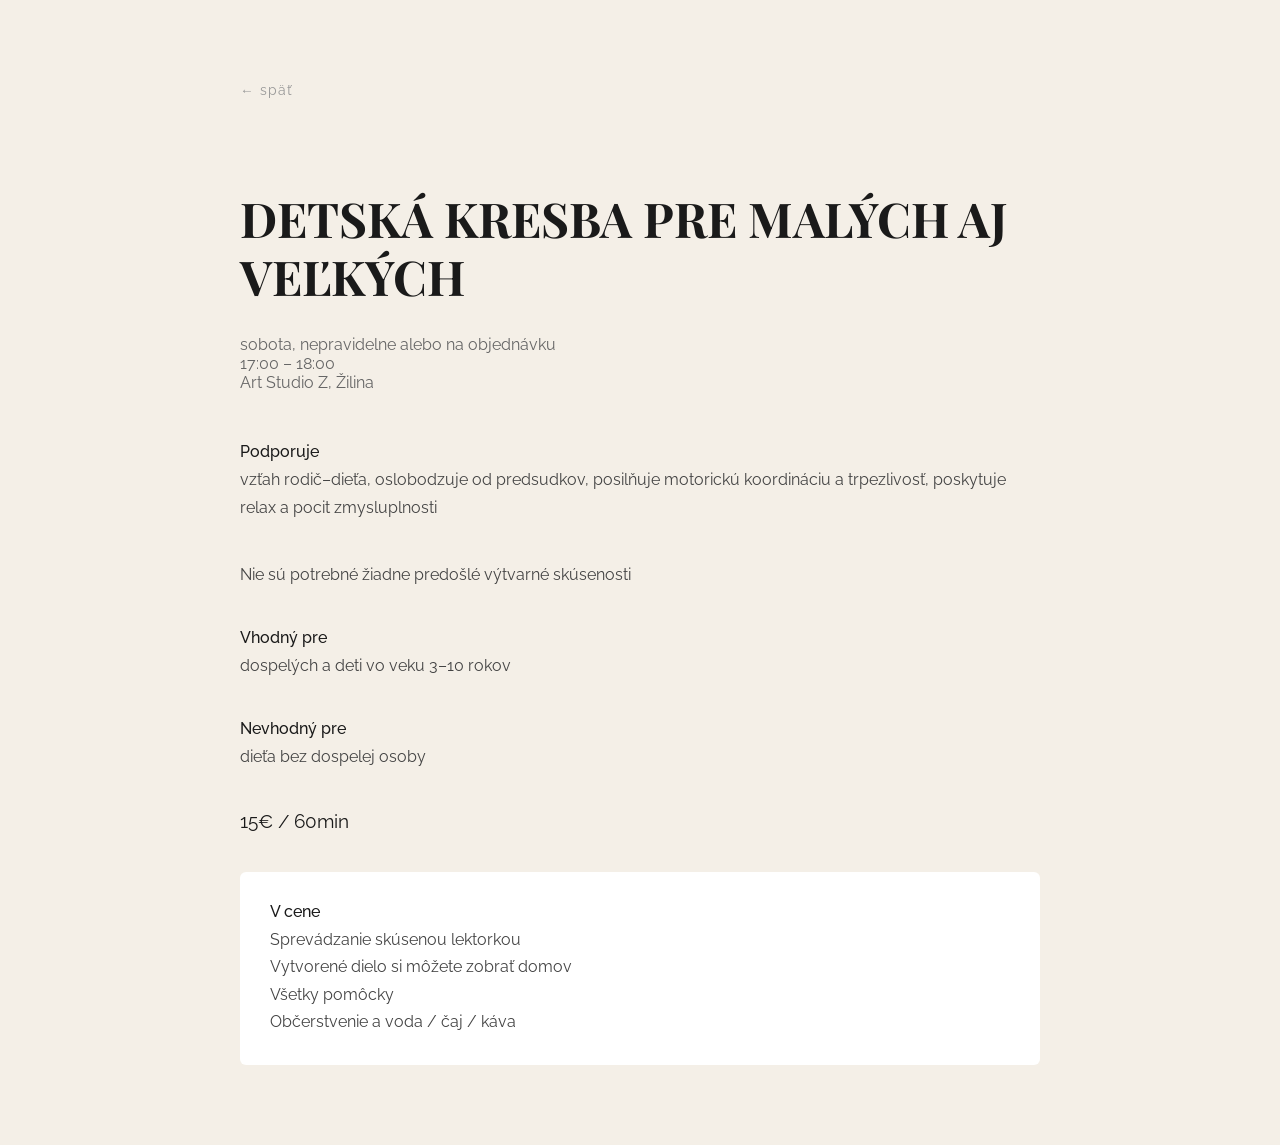
==== kurz-deti.html @ 796f20ae "update website" ====
<!DOCTYPE html>
<html lang="sk">
<head>
  <meta charset="UTF-8">
  <meta name="viewport" content="width=device-width, initial-scale=1.0">
  <title>Kurz</title>

  <link href="https://fonts.googleapis.com/css2?family=Raleway:wght@300;400;500&family=Playfair+Display:wght@500&display=swap" rel="stylesheet">

  <style>
  body {
    background: #f4efe7;
    font-family: 'Raleway', sans-serif;
    color: #1a1a1a;
    margin: 0;
    padding: 0;
  }

  .wrapper {
    max-width: 800px;
    margin: 0 auto;
    padding: 80px 25px;
  }

  .back {
    display: inline-block;
    margin-bottom: 60px;
    text-decoration: none;
    color: #999;
    font-size: 0.85rem;
    letter-spacing: 1px;
  }

  h1 {
    font-family: 'Playfair Display', serif;
    font-size: 3rem;
    line-height: 1.2;
    margin-bottom: 30px;
  }

  .meta {
    margin-bottom: 50px;
    color: #666;
    font-size: 1rem;
  }

  .section {
    margin-bottom: 40px;
  }

  .label {
    font-weight: 500;
    margin-bottom: 5px;
  }

  .text {
    color: #444;
    line-height: 1.7;
  }

  .highlight {
    font-size: 1.2rem;
    margin: 40px 0;
  }

  .box {
    background: #fff;
    padding: 30px;
    margin-top: 30px;
  }

  @media(max-width: 600px){
    h1 {
      font-size: 2.2rem;
    }

    .wrapper {
      padding: 60px 20px;
    }
  }
  .box {
  background: #fff;
  padding: 30px;
  margin-top: 30px;
  border-radius: 6px;
}
</style>
</head>

<body>

<div class="wrapper">

<a href="index.html#courses" class="back">← späť</a>

<h1>DETSKÁ KRESBA PRE MALÝCH AJ VEĽKÝCH</h1>

<div class="meta">
  sobota, nepravidelne alebo na objednávku<br>
  17:00 – 18:00<br>
  Art Studio Z, Žilina
</div>

<div class="section">
  <div class="label">Podporuje</div>
  <div class="text">
    vzťah rodič–dieťa, oslobodzuje od predsudkov, posilňuje motorickú koordináciu a trpezlivosť, poskytuje relax a pocit zmysluplnosti
  </div>
</div>

<div class="section text">
  Nie sú potrebné žiadne predošlé výtvarné skúsenosti
</div>

<div class="section">
  <div class="label">Vhodný pre</div>
  <div class="text">
    dospelých a deti vo veku 3–10 rokov
  </div>
</div>

<div class="section">
  <div class="label">Nevhodný pre</div>
  <div class="text">
    dieťa bez dospelej osoby
  </div>
</div>

<div class="highlight">
  15€ / 60min
</div>

<div class="box">
  <div class="label">V cene</div>
  <div class="text">
    Sprevádzanie skúsenou lektorkou<br>
    Vytvorené dielo si môžete zobrať domov<br>
    Všetky pomôcky<br>
    Občerstvenie a voda / čaj / káva
  </div>
</div>

</div>

</body>
</html>
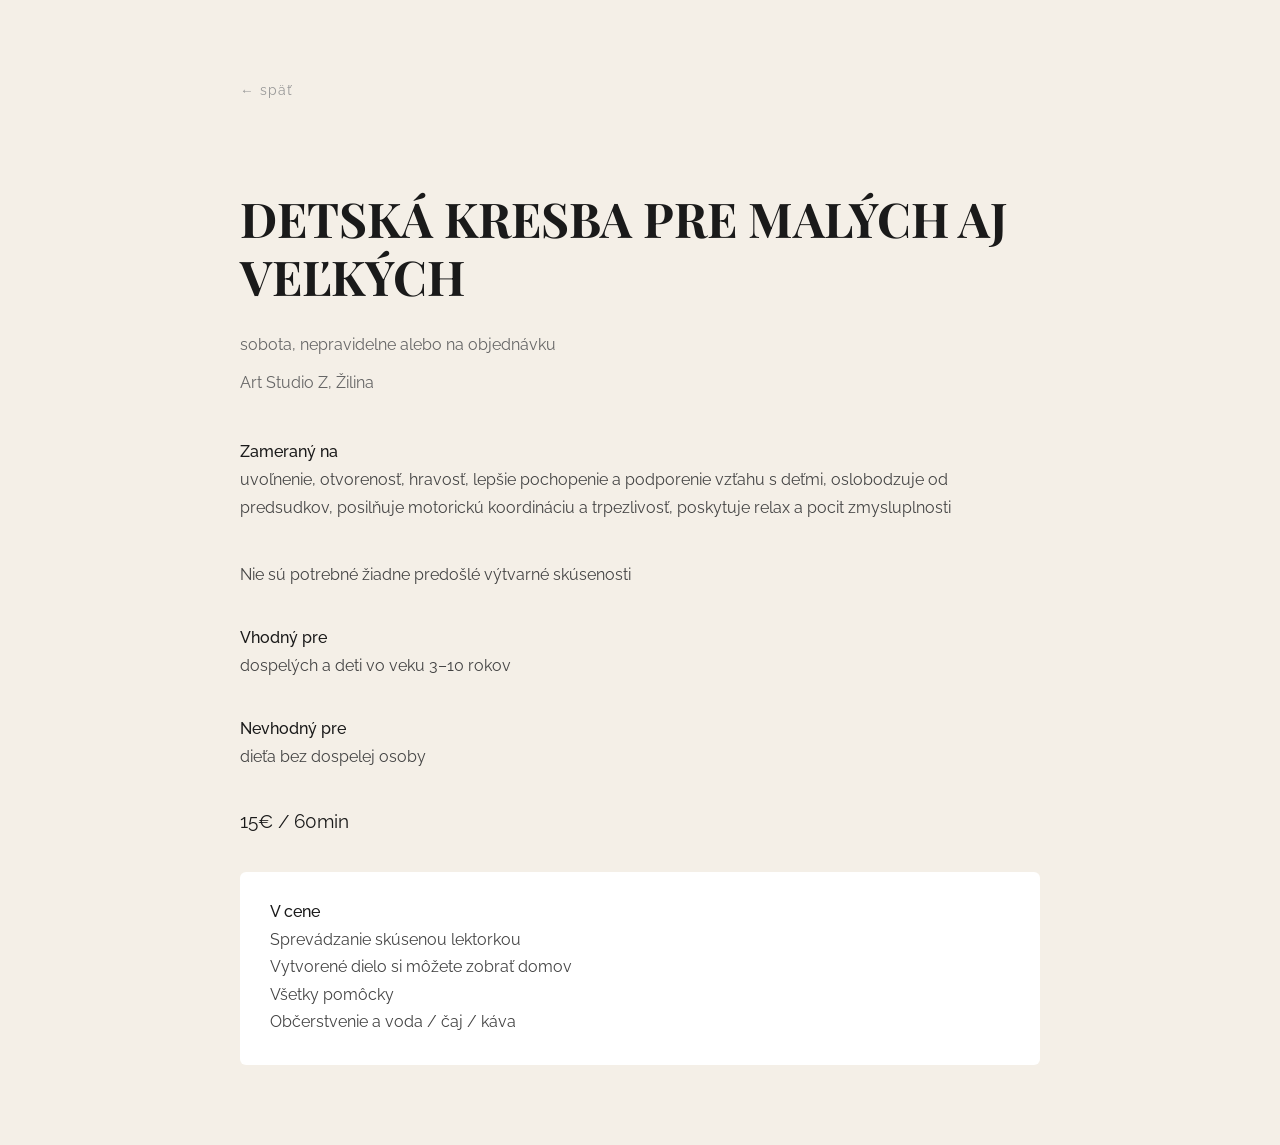
==== commit a44d1355: "update gallery layout + panoramas" ====
--- a/kurz-deti.html
+++ b/kurz-deti.html
@@ -97,14 +97,14 @@
 
 <div class="meta">
   sobota, nepravidelne alebo na objednávku<br>
-  17:00 – 18:00<br>
+  <br>
   Art Studio Z, Žilina
 </div>
 
 <div class="section">
-  <div class="label">Podporuje</div>
+  <div class="label">Zameraný na</div>
   <div class="text">
-    vzťah rodič–dieťa, oslobodzuje od predsudkov, posilňuje motorickú koordináciu a trpezlivosť, poskytuje relax a pocit zmysluplnosti
+    uvoľnenie, otvorenosť, hravosť, lepšie pochopenie a podporenie vzťahu s deťmi, oslobodzuje od predsudkov, posilňuje motorickú koordináciu a trpezlivosť, poskytuje relax a pocit zmysluplnosti
   </div>
 </div>
 
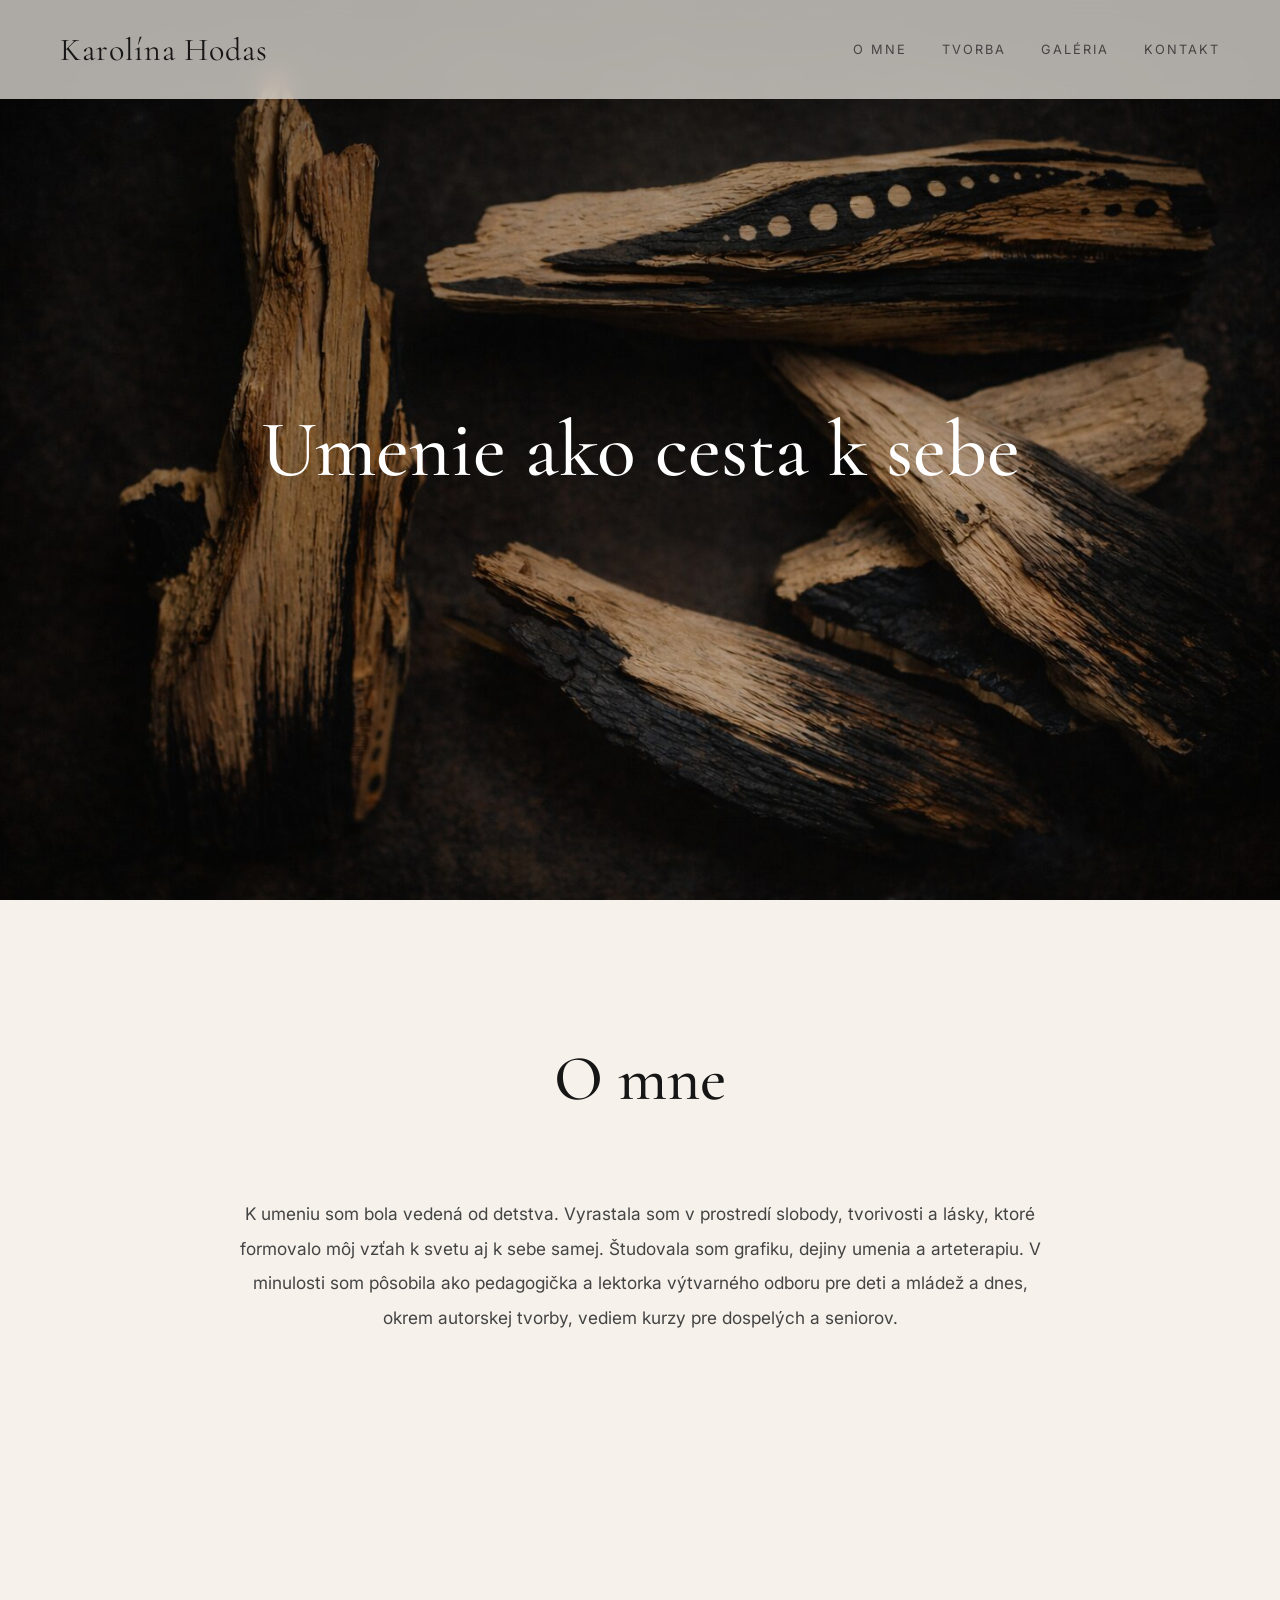
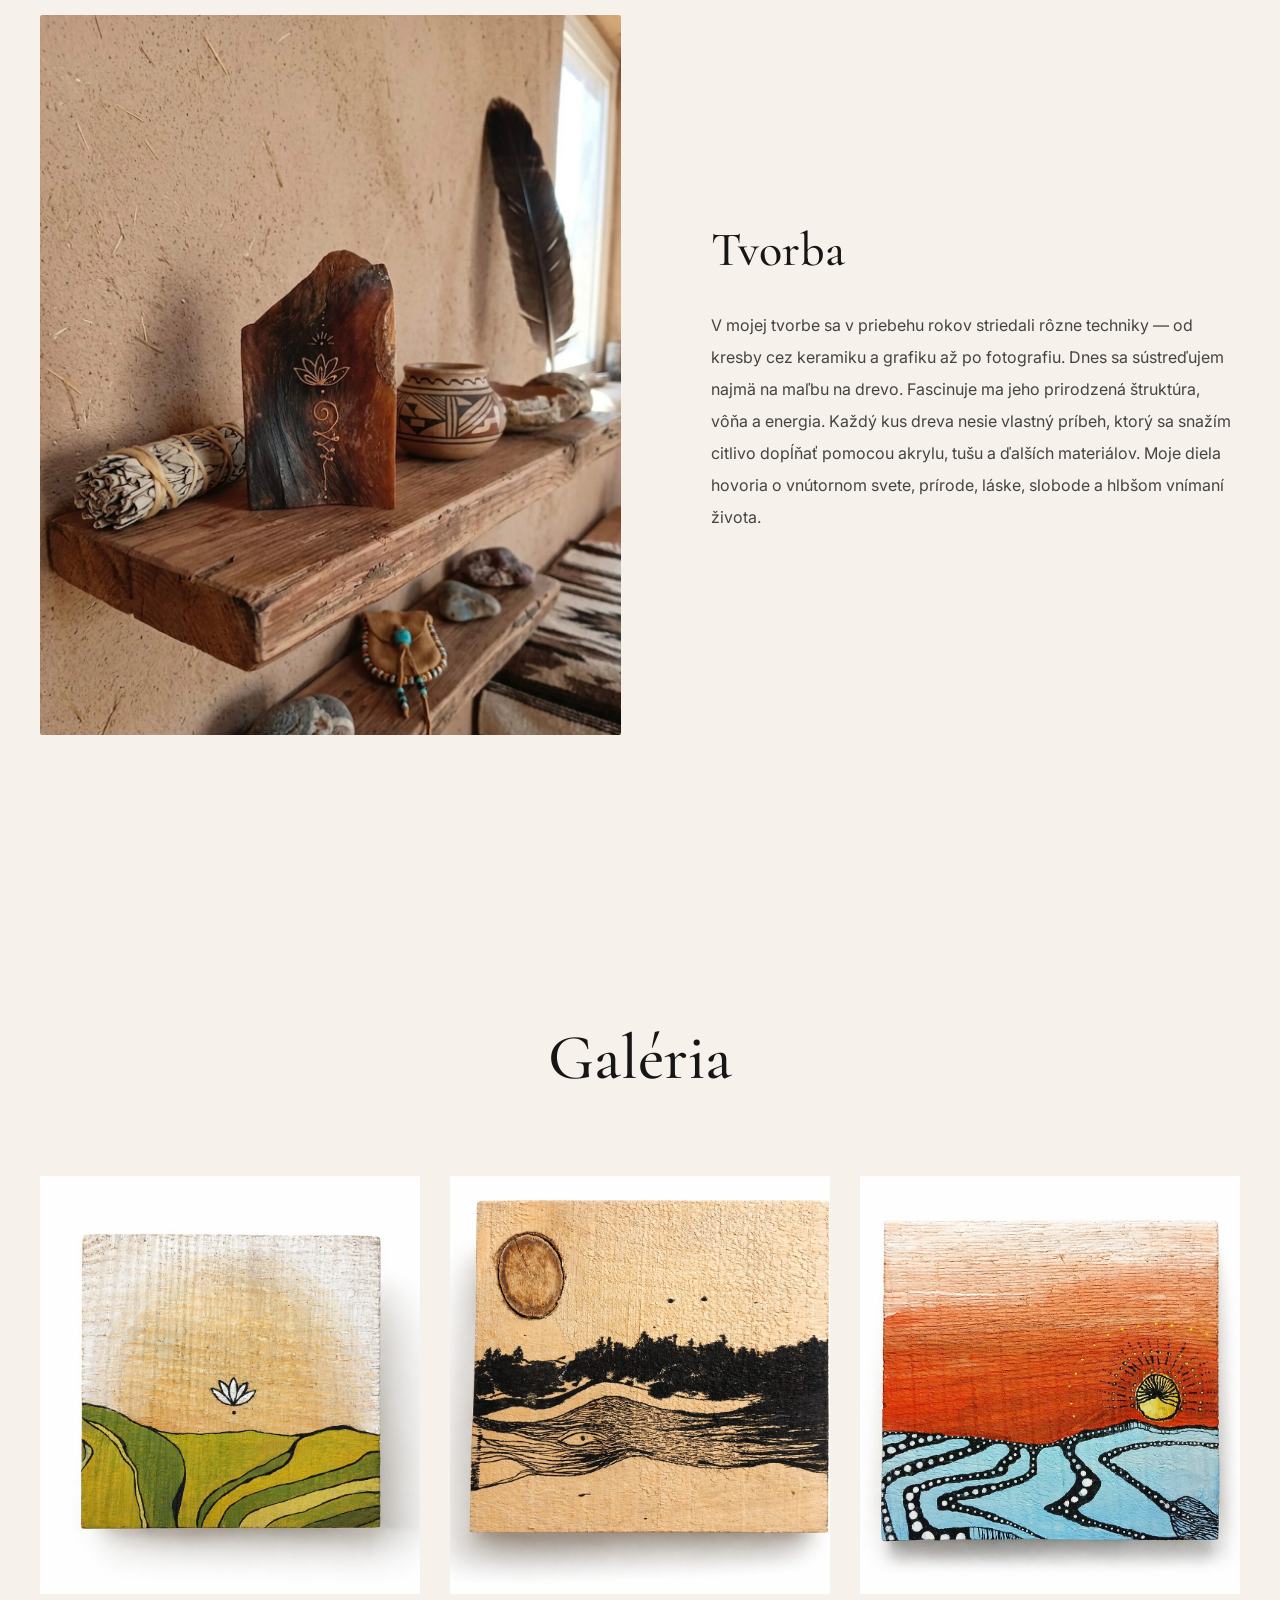
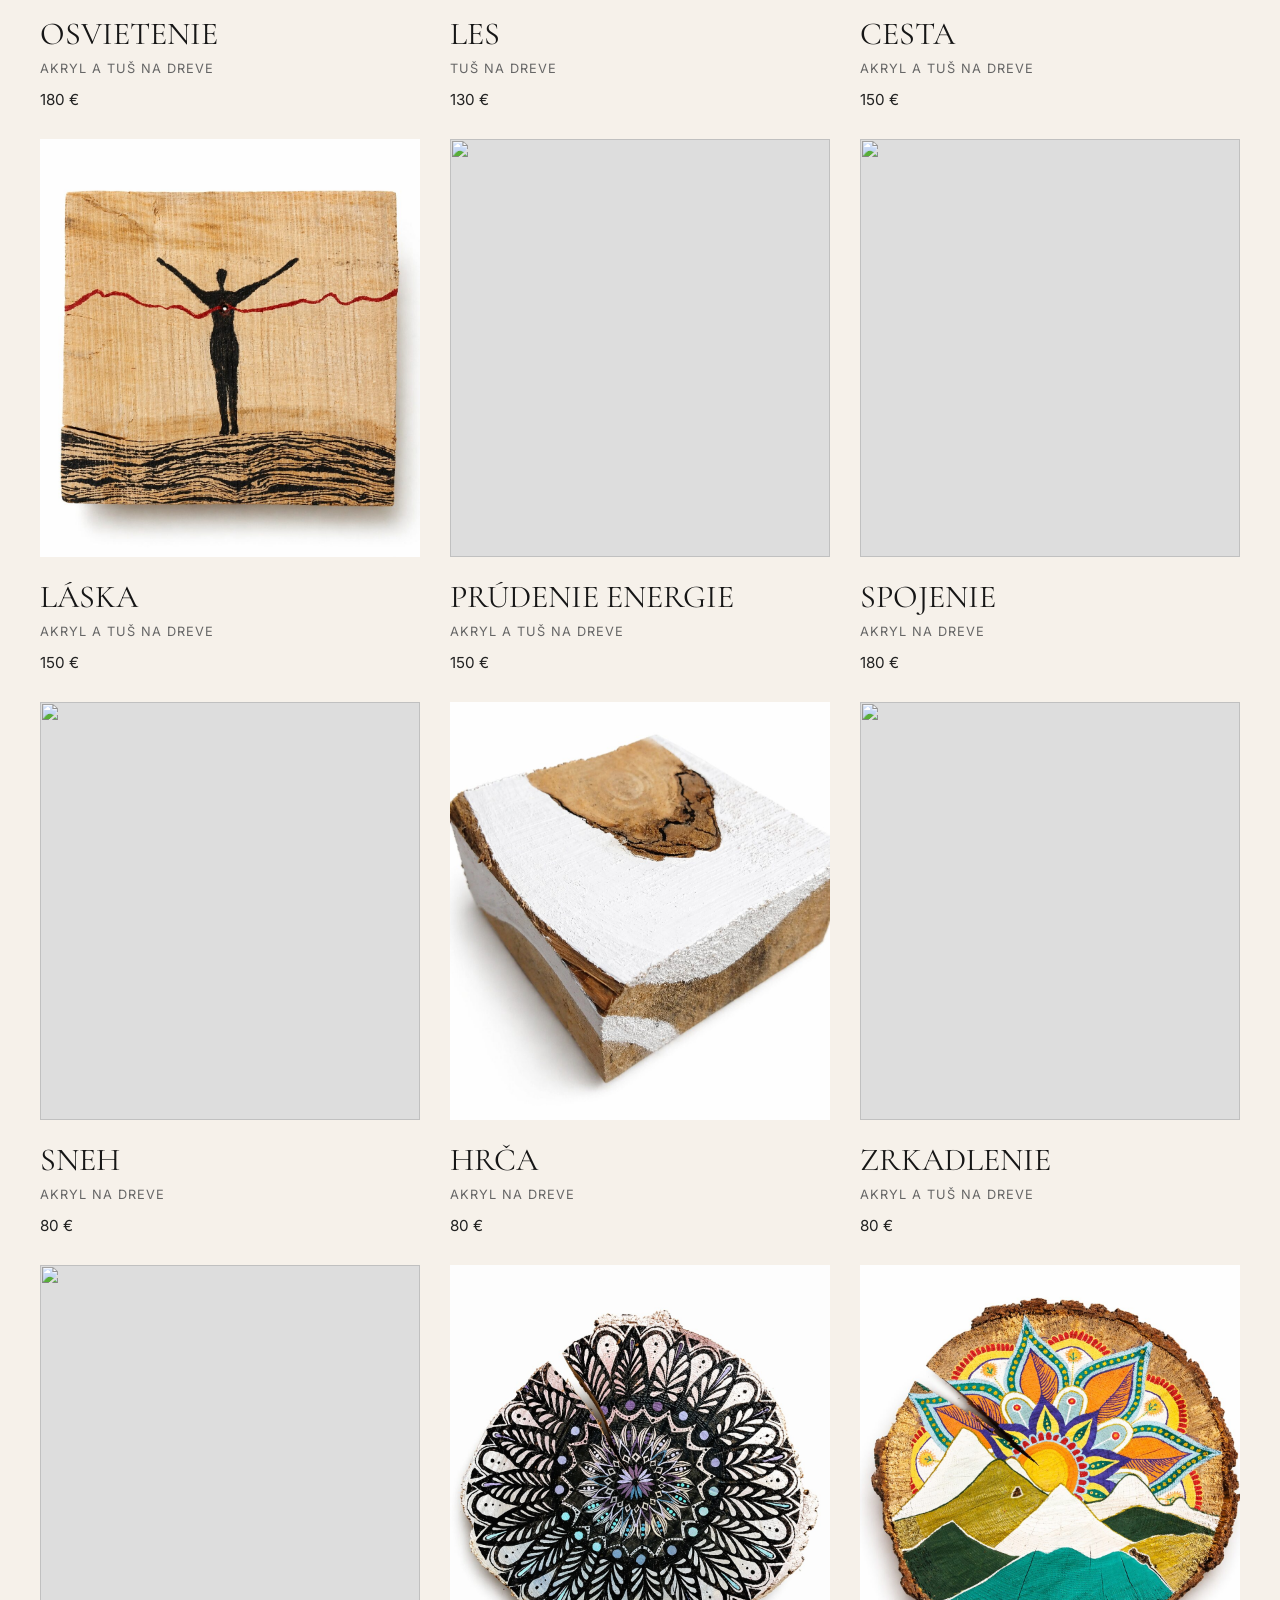
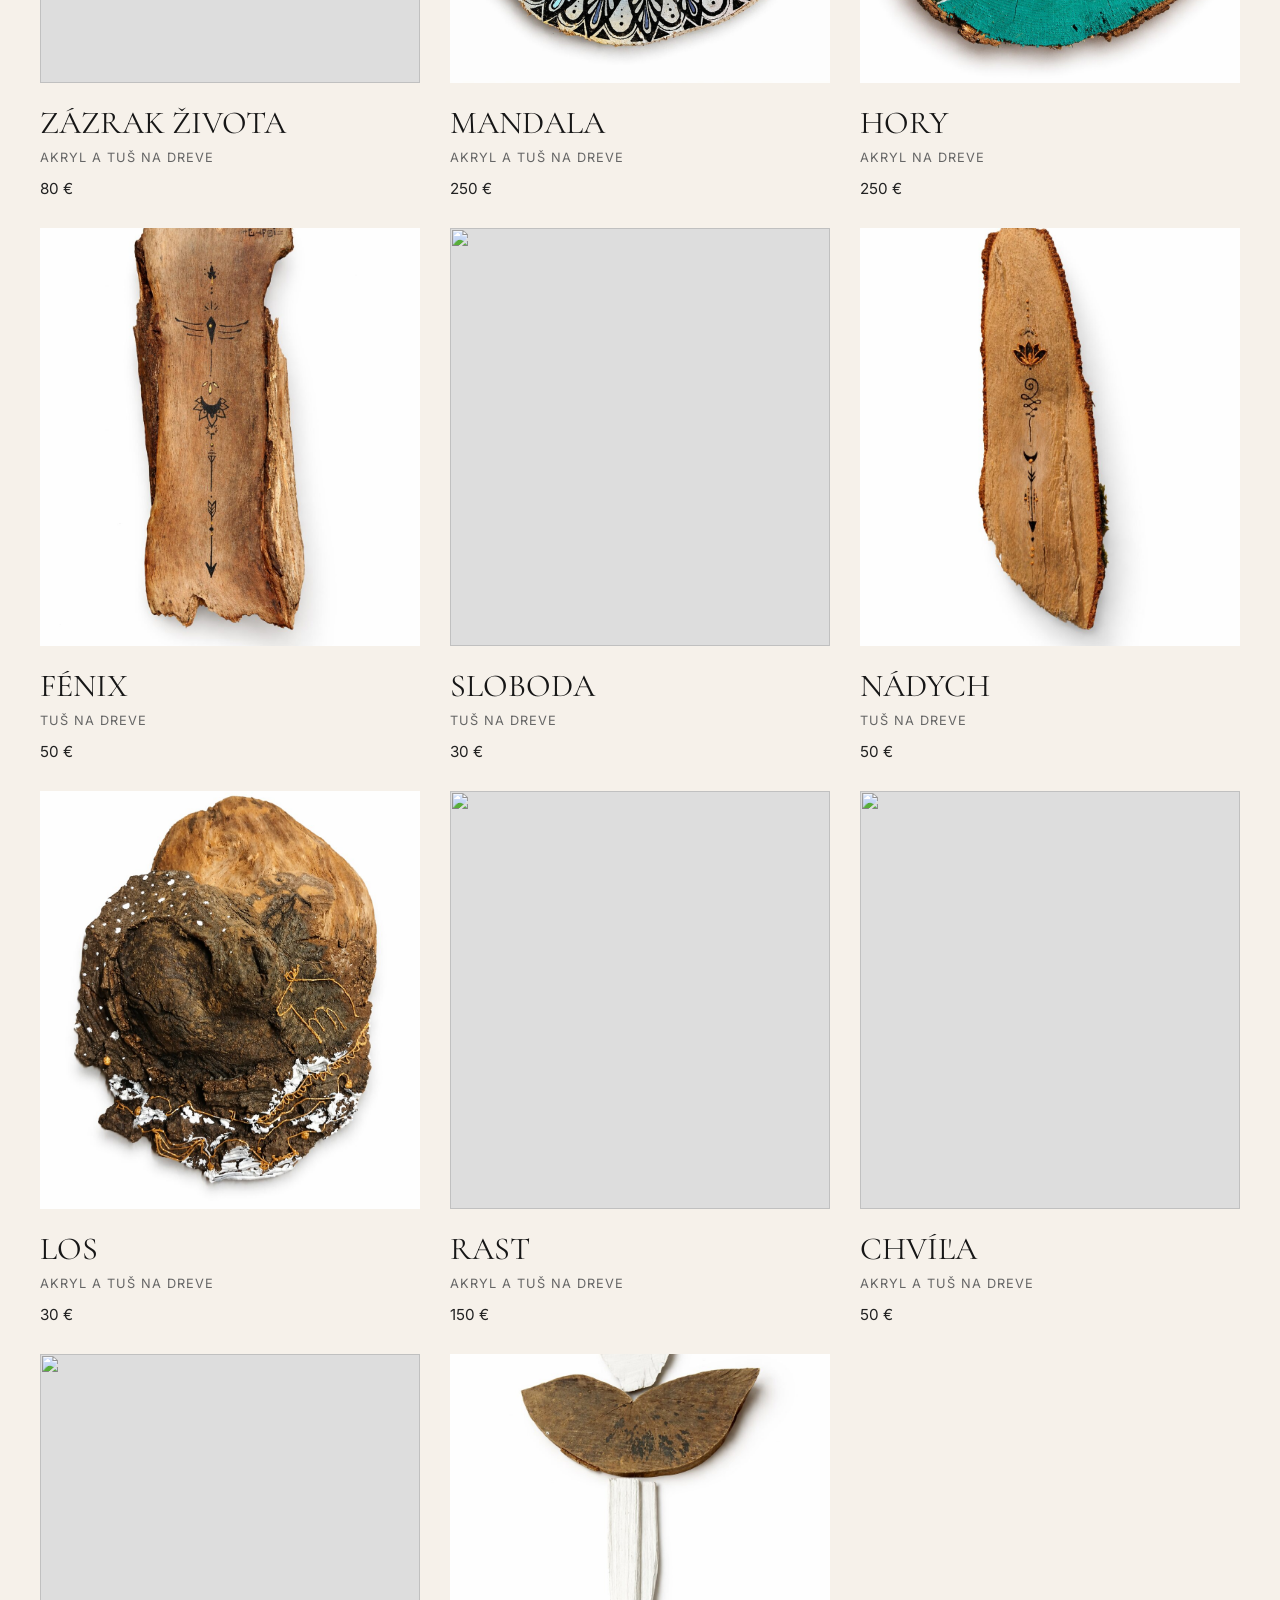
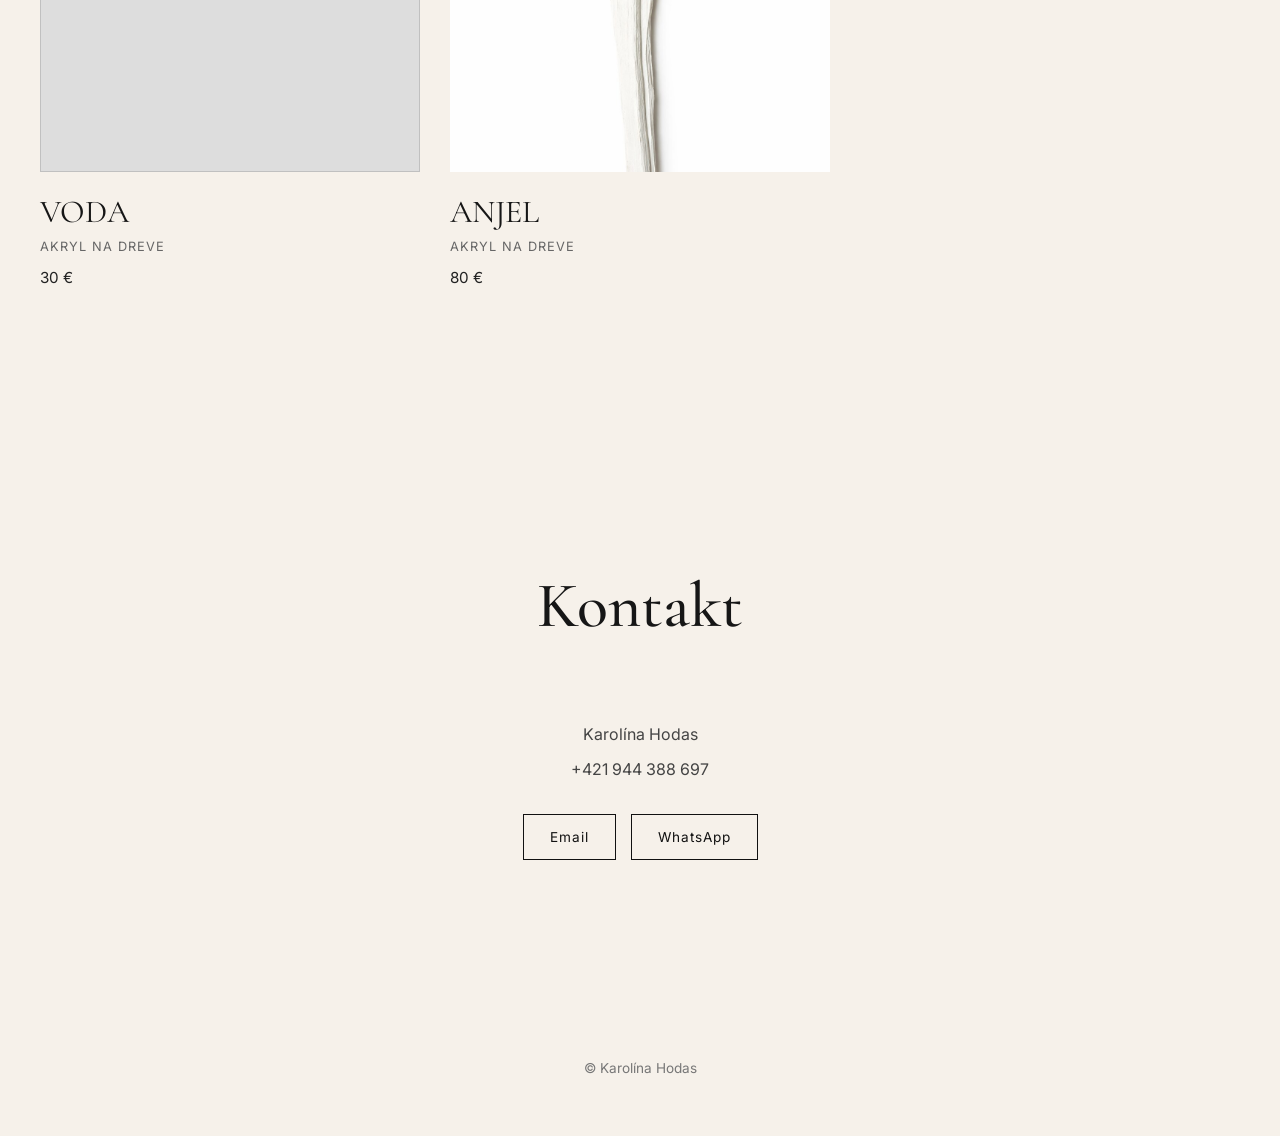
==== commit e662ef10: "fresh website" ====
--- a/kurz-deti.html
+++ b/kurz-deti.html
@@ -1,146 +1,988 @@
 <!DOCTYPE html>
 <html lang="sk">
 <head>
-  <meta charset="UTF-8">
-  <meta name="viewport" content="width=device-width, initial-scale=1.0">
-  <title>Kurz</title>
-
-  <link href="https://fonts.googleapis.com/css2?family=Raleway:wght@300;400;500&family=Playfair+Display:wght@500&display=swap" rel="stylesheet">
-
-  <style>
-  body {
-    background: #f4efe7;
-    font-family: 'Raleway', sans-serif;
-    color: #1a1a1a;
-    margin: 0;
-    padding: 0;
-  }
-
-  .wrapper {
-    max-width: 800px;
-    margin: 0 auto;
-    padding: 80px 25px;
-  }
-
-  .back {
-    display: inline-block;
-    margin-bottom: 60px;
-    text-decoration: none;
-    color: #999;
-    font-size: 0.85rem;
-    letter-spacing: 1px;
-  }
-
-  h1 {
-    font-family: 'Playfair Display', serif;
-    font-size: 3rem;
-    line-height: 1.2;
-    margin-bottom: 30px;
-  }
-
-  .meta {
-    margin-bottom: 50px;
-    color: #666;
-    font-size: 1rem;
-  }
-
-  .section {
-    margin-bottom: 40px;
-  }
-
-  .label {
-    font-weight: 500;
-    margin-bottom: 5px;
-  }
-
-  .text {
-    color: #444;
-    line-height: 1.7;
-  }
-
-  .highlight {
-    font-size: 1.2rem;
-    margin: 40px 0;
-  }
-
-  .box {
-    background: #fff;
-    padding: 30px;
-    margin-top: 30px;
-  }
-
-  @media(max-width: 600px){
-    h1 {
-      font-size: 2.2rem;
-    }
-
-    .wrapper {
-      padding: 60px 20px;
-    }
-  }
-  .box {
-  background: #fff;
-  padding: 30px;
-  margin-top: 30px;
-  border-radius: 6px;
-}
+<meta charset="UTF-8" />
+<meta name="viewport" content="width=device-width, initial-scale=1.0"/>
+
+<title>Karolína Hodas</title>
+
+<link href="https://fonts.googleapis.com/css2?family=Inter:wght@300;400;500;600&family=Cormorant+Garamond:wght@400;500;600&display=swap" rel="stylesheet">
+
+<style>
+
+*{
+  margin:0;
+  padding:0;
+  box-sizing:border-box;
+}
+
+html{
+  scroll-behavior:smooth;
+}
+
+body{
+  background:#f6f1ea;
+  color:#161616;
+  font-family:'Inter',sans-serif;
+  overflow-x:hidden;
+}
+
+/* =========================
+NAVBAR
+========================= */
+
+.navbar{
+  position:fixed;
+  top:0;
+  left:0;
+  width:100%;
+  z-index:999;
+  padding:30px 60px;
+  display:flex;
+  justify-content:space-between;
+  align-items:center;
+  transition:0.4s ease;
+  backdrop-filter:blur(12px);
+  background:rgba(246,241,234,0.7);
+}
+
+.navbar.scrolled{
+  padding:20px 60px;
+  background:rgba(246,241,234,0.92);
+}
+
+.logo{
+  font-family:'Cormorant Garamond',serif;
+  font-size:2rem;
+  letter-spacing:1px;
+}
+
+.nav-links{
+  display:flex;
+  gap:35px;
+}
+
+.nav-links a{
+  text-decoration:none;
+  color:#222;
+  font-size:0.8rem;
+  letter-spacing:2px;
+  text-transform:uppercase;
+  opacity:0.75;
+  transition:0.3s;
+}
+
+.nav-links a:hover{
+  opacity:1;
+}
+
+/* =========================
+HERO
+========================= */
+
+.hero{
+  height:100vh;
+  position:relative;
+  overflow:hidden;
+}
+
+.hero::after{
+  content:"";
+  position:absolute;
+  inset:0;
+  background:rgba(0,0,0,0.22);
+}
+
+.hero img{
+  width:100%;
+  height:100%;
+  object-fit:cover;
+}
+
+.hero-content{
+  position:absolute;
+  inset:0;
+  z-index:2;
+  display:flex;
+  align-items:center;
+  justify-content:center;
+  text-align:center;
+  padding:20px;
+}
+
+.hero-content h1{
+  color:white;
+  font-family:'Cormorant Garamond',serif;
+  font-size:5rem;
+  font-weight:500;
+  max-width:900px;
+  line-height:1.05;
+}
+
+/* =========================
+SECTIONS
+========================= */
+
+.section{
+  padding:140px 40px;
+}
+
+.container{
+  max-width:1300px;
+  margin:auto;
+}
+
+.section-title{
+  font-family:'Cormorant Garamond',serif;
+  font-size:4rem;
+  margin-bottom:80px;
+  font-weight:500;
+  text-align:center;
+}
+
+/* =========================
+ABOUT
+========================= */
+
+.about{
+  max-width:820px;
+  margin:auto;
+  text-align:center;
+}
+
+.about p{
+  font-size:1.08rem;
+  line-height:2;
+  color:#444;
+}
+
+/* =========================
+WORK
+========================= */
+
+.work-grid{
+  display:grid;
+  grid-template-columns:1.1fr 1fr;
+  gap:90px;
+  align-items:center;
+}
+
+.work-grid img{
+  width:100%;
+  border-radius:2px;
+}
+
+.work-text h3{
+  font-family:'Cormorant Garamond',serif;
+  font-size:3rem;
+  margin-bottom:30px;
+  font-weight:500;
+}
+
+.work-text p{
+  line-height:2;
+  color:#444;
+}
+
+/* =========================
+GALLERY
+========================= */
+
+.gallery-grid{
+  display:grid;
+  grid-template-columns:repeat(3,1fr);
+  gap:30px;
+}
+
+.art-card{
+  cursor:pointer;
+  transition:0.4s ease;
+}
+
+.art-card:hover{
+  transform:translateY(-8px);
+}
+
+.art-image{
+  aspect-ratio:1/1.1;
+  overflow:hidden;
+  background:#ddd;
+}
+
+.art-image img{
+  width:100%;
+  height:100%;
+  object-fit:cover;
+  transition:0.7s ease;
+}
+
+.art-card:hover img{
+  transform:scale(1.04);
+}
+
+.art-info{
+  padding-top:20px;
+}
+
+.art-title{
+  font-family:'Cormorant Garamond',serif;
+  font-size:2rem;
+  margin-bottom:8px;
+}
+
+.art-medium{
+  font-size:0.8rem;
+  letter-spacing:1px;
+  text-transform:uppercase;
+  color:#666;
+}
+
+.art-price{
+  margin-top:14px;
+  font-size:0.95rem;
+  color:#222;
+}
+
+/* =========================
+MODAL
+========================= */
+
+.modal{
+  position:fixed;
+  inset:0;
+  background:rgba(0,0,0,0.92);
+  z-index:5000;
+  display:none;
+  align-items:center;
+  justify-content:center;
+  padding:40px;
+}
+
+.modal.active{
+  display:flex;
+}
+
+.modal-content{
+  width:100%;
+  max-width:1400px;
+  display:grid;
+  grid-template-columns:1.2fr 0.8fr;
+  gap:60px;
+  align-items:center;
+}
+
+.modal-gallery img{
+  width:100%;
+  max-height:72vh;
+  object-fit:contain;
+}
+
+.thumbnail-row{
+  display:flex;
+  gap:12px;
+  margin-top:18px;
+}
+
+.thumbnail-row img{
+  width:90px;
+  height:90px;
+  object-fit:cover;
+  cursor:pointer;
+  opacity:0.5;
+  transition:0.3s;
+}
+
+.thumbnail-row img:hover{
+  opacity:1;
+}
+
+.modal-info{
+  color:white;
+}
+
+.modal-info h2{
+  font-family:'Cormorant Garamond',serif;
+  font-size:4rem;
+  margin-bottom:20px;
+  font-weight:500;
+}
+
+.modal-medium{
+  text-transform:uppercase;
+  letter-spacing:2px;
+  opacity:0.7;
+  font-size:0.8rem;
+  margin-bottom:25px;
+}
+
+.modal-price{
+  font-size:1.2rem;
+  margin-bottom:35px;
+}
+
+.modal-desc{
+  line-height:2;
+  opacity:0.85;
+  max-width:450px;
+}
+
+.close-modal{
+  position:absolute;
+  top:30px;
+  right:40px;
+  color:white;
+  font-size:3rem;
+  cursor:pointer;
+  font-weight:200;
+}
+
+/* =========================
+CONTACT
+========================= */
+
+.contact{
+  text-align:center;
+}
+
+.contact p{
+  margin-bottom:15px;
+  color:#444;
+}
+
+.contact-buttons{
+  margin-top:35px;
+  display:flex;
+  justify-content:center;
+  gap:15px;
+  flex-wrap:wrap;
+}
+
+.btn{
+  padding:14px 26px;
+  border:1px solid #111;
+  text-decoration:none;
+  color:#111;
+  transition:0.3s;
+  font-size:0.85rem;
+  letter-spacing:1px;
+}
+
+.btn:hover{
+  background:#111;
+  color:white;
+}
+
+/* =========================
+FOOTER
+========================= */
+
+footer{
+  padding:60px 20px;
+  text-align:center;
+  color:#777;
+  font-size:0.85rem;
+}
+
+/* =========================
+RESPONSIVE
+========================= */
+
+@media(max-width:1000px){
+
+  .gallery-grid{
+    grid-template-columns:repeat(2,1fr);
+  }
+
+  .work-grid{
+    grid-template-columns:1fr;
+  }
+
+  .modal-content{
+    grid-template-columns:1fr;
+  }
+
+}
+
+@media(max-width:700px){
+
+  .navbar{
+    padding:20px;
+  }
+
+  .nav-links{
+    display:none;
+  }
+
+  .hero-content h1{
+    font-size:2.8rem;
+  }
+
+  .section{
+    padding:90px 20px;
+  }
+
+  .section-title{
+    font-size:3rem;
+    margin-bottom:50px;
+  }
+
+  .gallery-grid{
+    grid-template-columns:1fr;
+  }
+
+  .modal{
+    padding:20px;
+    overflow-y:auto;
+  }
+
+  .modal-info h2{
+    font-size:2.8rem;
+  }
+
+  .thumbnail-row img{
+    width:70px;
+    height:70px;
+  }
+
+}
+
+.fade-up{
+  opacity:0;
+  transform:translateY(40px);
+  transition:1s ease;
+}
+
+.fade-up.show{
+  opacity:1;
+  transform:translateY(0);
+}
+
 </style>
 </head>
 
 <body>
 
-<div class="wrapper">
-
-<a href="index.html#courses" class="back">← späť</a>
-
-<h1>DETSKÁ KRESBA PRE MALÝCH AJ VEĽKÝCH</h1>
-
-<div class="meta">
-  sobota, nepravidelne alebo na objednávku<br>
-  <br>
-  Art Studio Z, Žilina
-</div>
-
-<div class="section">
-  <div class="label">Zameraný na</div>
-  <div class="text">
-    uvoľnenie, otvorenosť, hravosť, lepšie pochopenie a podporenie vzťahu s deťmi, oslobodzuje od predsudkov, posilňuje motorickú koordináciu a trpezlivosť, poskytuje relax a pocit zmysluplnosti
-  </div>
-</div>
-
-<div class="section text">
-  Nie sú potrebné žiadne predošlé výtvarné skúsenosti
-</div>
-
-<div class="section">
-  <div class="label">Vhodný pre</div>
-  <div class="text">
-    dospelých a deti vo veku 3–10 rokov
-  </div>
-</div>
-
-<div class="section">
-  <div class="label">Nevhodný pre</div>
-  <div class="text">
-    dieťa bez dospelej osoby
-  </div>
-</div>
-
-<div class="highlight">
-  15€ / 60min
-</div>
-
-<div class="box">
-  <div class="label">V cene</div>
-  <div class="text">
-    Sprevádzanie skúsenou lektorkou<br>
-    Vytvorené dielo si môžete zobrať domov<br>
-    Všetky pomôcky<br>
-    Občerstvenie a voda / čaj / káva
-  </div>
-</div>
-
-</div>
+<!-- =========================
+NAVBAR
+========================= -->
+
+<header class="navbar" id="navbar">
+
+<div class="logo">Karolína Hodas</div>
+
+<nav class="nav-links">
+<a href="#about">O mne</a>
+<a href="#work">Tvorba</a>
+<a href="#gallery">Galéria</a>
+<a href="#contact">Kontakt</a>
+</nav>
+
+</header>
+
+<!-- =========================
+HERO
+========================= -->
+
+<section class="hero">
+
+<img src="images/hero.jpg" alt="">
+
+<div class="hero-content">
+<h1 class="fade-up">
+Umenie ako cesta k sebe
+</h1>
+</div>
+
+</section>
+
+<!-- =========================
+ABOUT
+========================= -->
+
+<section id="about" class="section">
+
+<div class="container">
+
+<h2 class="section-title fade-up">O mne</h2>
+
+<div class="about fade-up">
+
+<p>
+K umeniu som bola vedená od detstva. Vyrastala som v prostredí slobody,
+tvorivosti a lásky, ktoré formovalo môj vzťah k svetu aj k sebe samej.
+Študovala som grafiku, dejiny umenia a arteterapiu. V minulosti som pôsobila
+ako pedagogička a lektorka výtvarného odboru pre deti a mládež a dnes,
+okrem autorskej tvorby, vediem kurzy pre dospelých a seniorov.
+</p>
+
+</div>
+
+</div>
+
+</section>
+
+<!-- =========================
+WORK
+========================= -->
+
+<section id="work" class="section">
+
+<div class="container">
+
+<div class="work-grid">
+
+<div class="fade-up">
+<img src="images/art-feature.jpg" alt="">
+</div>
+
+<div class="work-text fade-up">
+
+<h3>
+Tvorba
+</h3>
+
+<p>
+V mojej tvorbe sa v priebehu rokov striedali rôzne techniky —
+od kresby cez keramiku a grafiku až po fotografiu.
+Dnes sa sústreďujem najmä na maľbu na drevo.
+Fascinuje ma jeho prirodzená štruktúra, vôňa a energia.
+Každý kus dreva nesie vlastný príbeh, ktorý sa snažím citlivo dopĺňať
+pomocou akrylu, tušu a ďalších materiálov.
+Moje diela hovoria o vnútornom svete, prírode,
+láske, slobode a hlbšom vnímaní života.
+</p>
+
+</div>
+
+</div>
+
+</div>
+
+</section>
+
+<!-- =========================
+GALLERY
+========================= -->
+
+<section id="gallery" class="section">
+
+<div class="container">
+
+<h2 class="section-title fade-up">Galéria</h2>
+
+<div class="gallery-grid" id="galleryGrid"></div>
+
+</div>
+
+</section>
+
+<!-- =========================
+CONTACT
+========================= -->
+
+<section id="contact" class="section">
+
+<div class="container contact fade-up">
+
+<h2 class="section-title">Kontakt</h2>
+
+<p>Karolína Hodas</p>
+<p>+421 944 388 697</p>
+
+<div class="contact-buttons">
+
+<a href="mailto:karolina@email.com" class="btn">
+Email
+</a>
+
+<a href="https://wa.me/41783263556" class="btn">
+WhatsApp
+</a>
+
+</div>
+
+</div>
+
+</section>
+
+<footer>
+© Karolína Hodas
+</footer>
+
+<!-- =========================
+MODAL
+========================= -->
+
+<div class="modal" id="modal">
+
+<div class="close-modal" id="closeModal">
+×
+</div>
+
+<div class="modal-content">
+
+<div class="modal-gallery">
+
+<img id="modalMainImage" src="" alt="">
+
+<div class="thumbnail-row" id="thumbnailRow"></div>
+
+</div>
+
+<div class="modal-info">
+
+<h2 id="modalTitle"></h2>
+
+<div class="modal-medium" id="modalMedium"></div>
+
+<div class="modal-price" id="modalPrice"></div>
+
+<div class="modal-desc" id="modalDesc">
+Každé dielo vzniká intuitívne ako spojenie prírodného materiálu,
+vnútorného prežívania a spontánneho tvorivého procesu.
+</div>
+
+</div>
+
+</div>
+
+</div>
+
+<script>
+
+/* =========================
+ARTWORK DATA
+========================= */
+
+const artworks = [
+
+{
+title:"OSVIETENIE",
+price:"180 €",
+medium:"Akryl a tuš na dreve",
+images:[
+"images/osvietenie-1.jpg",
+"images/osvietenie-2.jpg"
+]
+},
+
+{
+title:"LES",
+price:"130 €",
+medium:"Tuš na dreve",
+images:[
+"images/les-1.jpg",
+"images/les-2.jpg"
+]
+},
+
+{
+title:"CESTA",
+price:"150 €",
+medium:"Akryl a tuš na dreve",
+images:[
+"images/cesta-1.jpg",
+"images/cesta-2.jpg"
+]
+},
+
+{
+title:"LÁSKA",
+price:"150 €",
+medium:"Akryl a tuš na dreve",
+images:[
+"images/laska-1.jpg",
+"images/laska-2.jpg"
+]
+},
+
+{
+title:"PRÚDENIE ENERGIE",
+price:"150 €",
+medium:"Akryl a tuš na dreve",
+images:[
+"images/prudenie-1.jpg",
+"images/prudenie-2.jpg"
+]
+},
+
+{
+title:"SPOJENIE",
+price:"180 €",
+medium:"Akryl na dreve",
+images:[
+"images/spojenie-1.jpg",
+"images/spojenie-2.jpg"
+]
+},
+
+{
+title:"SNEH",
+price:"80 €",
+medium:"Akryl na dreve",
+images:[
+"images/sneh-1.jpg",
+"images/sneh-2.jpg"
+]
+},
+
+{
+title:"HRČA",
+price:"80 €",
+medium:"Akryl na dreve",
+images:[
+"images/hrca-1.jpg",
+"images/hrca-2.jpg"
+]
+},
+
+{
+title:"ZRKADLENIE",
+price:"80 €",
+medium:"Akryl a tuš na dreve",
+images:[
+"images/zrkadlenie-1.jpg",
+"images/zrkadlenie-2.jpg"
+]
+},
+
+{
+title:"ZÁZRAK ŽIVOTA",
+price:"80 €",
+medium:"Akryl a tuš na dreve",
+images:[
+"images/zazrak-zivota-1.jpg",
+"images/zazrak-zivota-2.jpg"
+]
+},
+
+{
+title:"MANDALA",
+price:"250 €",
+medium:"Akryl a tuš na dreve",
+images:[
+"images/mandala-1.jpg",
+"images/mandala-2.jpg"
+]
+},
+
+{
+title:"HORY",
+price:"250 €",
+medium:"Akryl na dreve",
+images:[
+"images/hory-1.jpg",
+"images/hory-2.jpg"
+]
+},
+
+{
+title:"FÉNIX",
+price:"50 €",
+medium:"Tuš na dreve",
+images:[
+"images/fenix-1.jpg",
+"images/fenix-2.jpg"
+]
+},
+
+{
+title:"SLOBODA",
+price:"30 €",
+medium:"Tuš na dreve",
+images:[
+"images/sloboda-1.jpg",
+"images/sloboda-2.jpg"
+]
+},
+
+{
+title:"NÁDYCH",
+price:"50 €",
+medium:"Tuš na dreve",
+images:[
+"images/nadych-1.jpg",
+"images/nadych-2.jpg"
+]
+},
+
+{
+title:"LOS",
+price:"30 €",
+medium:"Akryl a tuš na dreve",
+images:[
+"images/los-1.jpg",
+"images/los-2.jpg"
+]
+},
+
+{
+title:"RAST",
+price:"150 €",
+medium:"Akryl a tuš na dreve",
+images:[
+"images/rast-1.jpg",
+"images/rast-2.jpg"
+]
+},
+
+{
+title:"CHVÍĽA",
+price:"50 €",
+medium:"Akryl a tuš na dreve",
+images:[
+"images/chvila-1.jpg",
+"images/chvila-2.jpg"
+]
+},
+
+{
+title:"VODA",
+price:"30 €",
+medium:"Akryl na dreve",
+images:[
+"images/voda-1.jpg",
+"images/voda-2.jpg"
+]
+},
+
+{
+title:"ANJEL",
+price:"80 €",
+medium:"Akryl na dreve",
+images:[
+"images/anjel-1.jpg",
+"images/anjel-2.jpg"
+]
+}
+
+];
+
+/* =========================
+GENERATE GALLERY
+========================= */
+
+const galleryGrid = document.getElementById("galleryGrid");
+
+artworks.forEach((art,index)=>{
+
+const card = document.createElement("div");
+card.classList.add("art-card","fade-up");
+
+card.innerHTML = `
+<div class="art-image">
+<img src="${art.images[0]}" alt="">
+</div>
+
+<div class="art-info">
+<div class="art-title">${art.title}</div>
+<div class="art-medium">${art.medium}</div>
+<div class="art-price">${art.price}</div>
+</div>
+`;
+
+card.addEventListener("click",()=>openModal(index));
+
+galleryGrid.appendChild(card);
+
+});
+
+/* =========================
+MODAL
+========================= */
+
+const modal = document.getElementById("modal");
+const modalTitle = document.getElementById("modalTitle");
+const modalMedium = document.getElementById("modalMedium");
+const modalPrice = document.getElementById("modalPrice");
+const modalMainImage = document.getElementById("modalMainImage");
+const thumbnailRow = document.getElementById("thumbnailRow");
+
+function openModal(index){
+
+const art = artworks[index];
+
+modal.classList.add("active");
+
+modalTitle.textContent = art.title;
+modalMedium.textContent = art.medium;
+modalPrice.textContent = art.price;
+
+modalMainImage.src = art.images[0];
+
+thumbnailRow.innerHTML = "";
+
+art.images.forEach(img=>{
+
+const thumb = document.createElement("img");
+
+thumb.src = img;
+
+thumb.addEventListener("click",()=>{
+modalMainImage.src = img;
+});
+
+thumbnailRow.appendChild(thumb);
+
+});
+
+}
+
+document.getElementById("closeModal").addEventListener("click",()=>{
+modal.classList.remove("active");
+});
+
+modal.addEventListener("click",(e)=>{
+if(e.target === modal){
+modal.classList.remove("active");
+}
+});
+
+document.addEventListener("keydown",(e)=>{
+if(e.key === "Escape"){
+modal.classList.remove("active");
+}
+});
+
+/* =========================
+SCROLL NAVBAR
+========================= */
+
+window.addEventListener("scroll",()=>{
+
+const navbar = document.getElementById("navbar");
+
+if(window.scrollY > 50){
+navbar.classList.add("scrolled");
+}else{
+navbar.classList.remove("scrolled");
+}
+
+});
+
+/* =========================
+FADE UP
+========================= */
+
+const faders = document.querySelectorAll(".fade-up");
+
+const observer = new IntersectionObserver((entries)=>{
+
+entries.forEach(entry=>{
+
+if(entry.isIntersecting){
+entry.target.classList.add("show");
+}
+
+});
+
+},{
+threshold:0.1
+});
+
+faders.forEach(el=>observer.observe(el));
+
+</script>
 
 </body>
 </html>
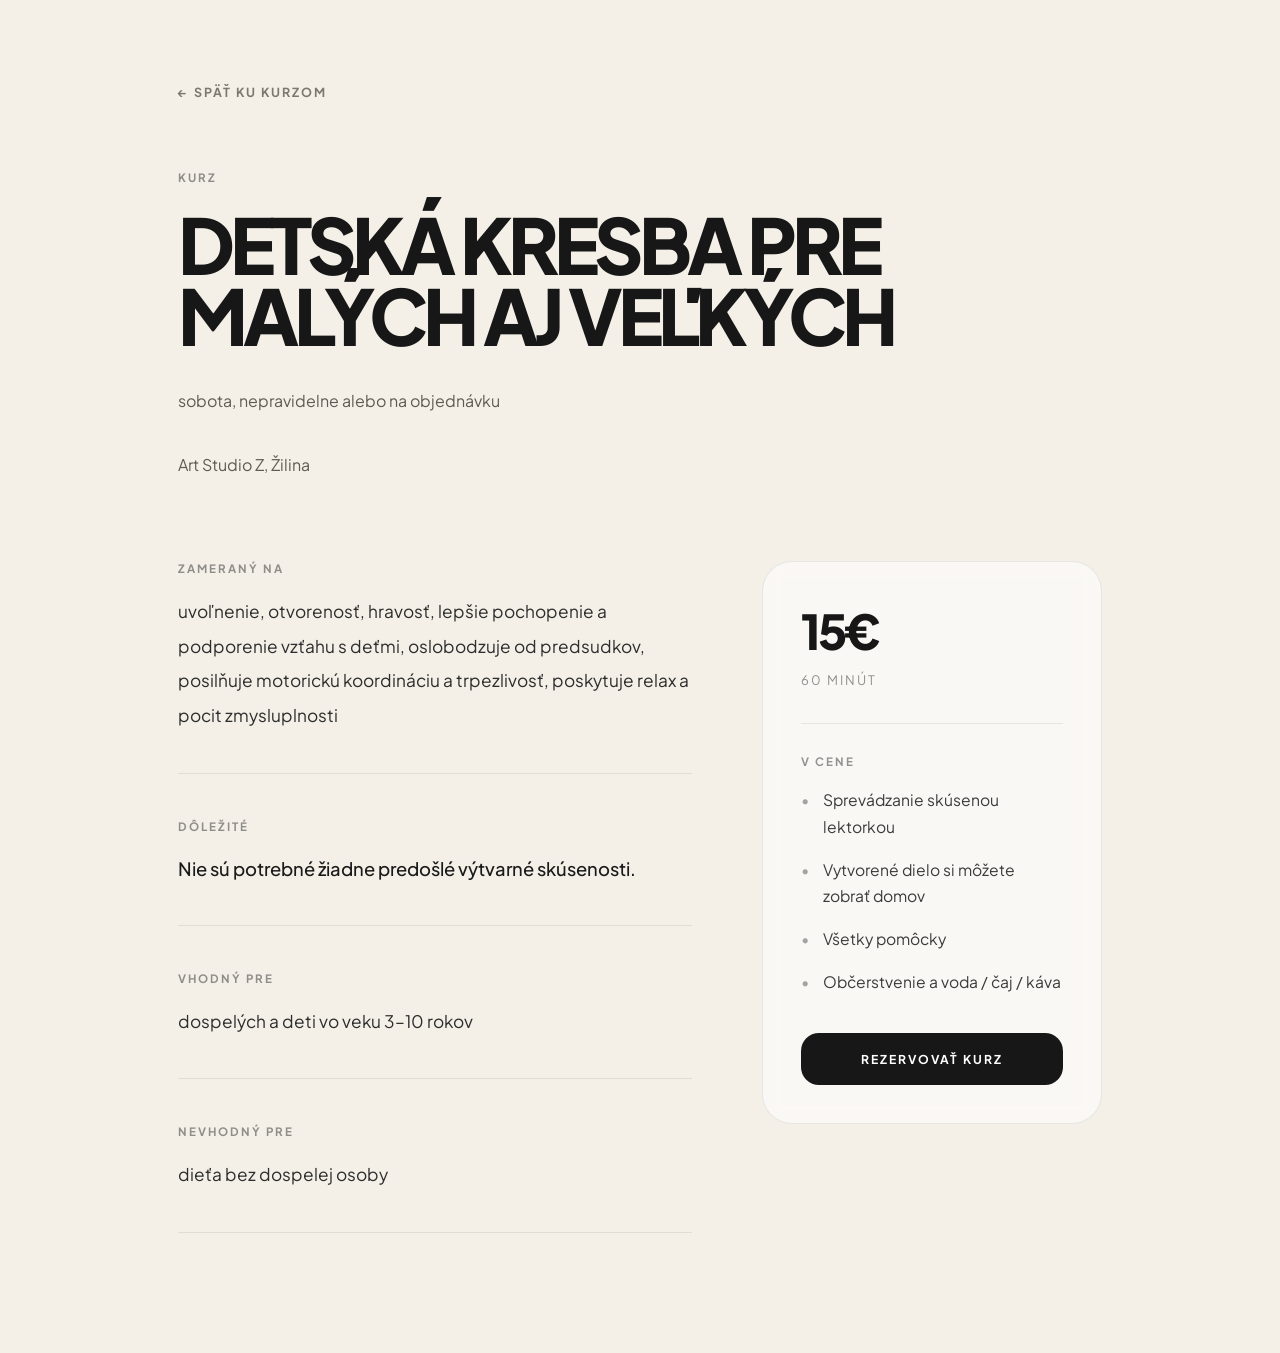
==== commit 934c2582: "update course pages design" ====
--- a/kurz-deti.html
+++ b/kurz-deti.html
@@ -1,460 +1,245 @@
 <!DOCTYPE html>
 <html lang="sk">
 <head>
-<meta charset="UTF-8" />
-<meta name="viewport" content="width=device-width, initial-scale=1.0"/>
-
-<title>Karolína Hodas</title>
-
-<link href="https://fonts.googleapis.com/css2?family=Inter:wght@300;400;500;600&family=Cormorant+Garamond:wght@400;500;600&display=swap" rel="stylesheet">
+<meta charset="UTF-8">
+<meta name="viewport" content="width=device-width, initial-scale=1.0">
+
+<title>Detská kresba pre malých aj veľkých</title>
+
+<link href="https://fonts.googleapis.com/css2?family=Plus+Jakarta+Sans:wght@300;400;500;600;700;800&display=swap" rel="stylesheet">
 
 <style>
 
 *{
-  margin:0;
-  padding:0;
-  box-sizing:border-box;
-}
-
-html{
-  scroll-behavior:smooth;
+margin:0;
+padding:0;
+box-sizing:border-box;
 }
 
 body{
-  background:#f6f1ea;
-  color:#161616;
-  font-family:'Inter',sans-serif;
-  overflow-x:hidden;
-}
-
-/* =========================
-NAVBAR
-========================= */
-
-.navbar{
-  position:fixed;
-  top:0;
-  left:0;
-  width:100%;
-  z-index:999;
-  padding:30px 60px;
-  display:flex;
-  justify-content:space-between;
-  align-items:center;
-  transition:0.4s ease;
-  backdrop-filter:blur(12px);
-  background:rgba(246,241,234,0.7);
-}
-
-.navbar.scrolled{
-  padding:20px 60px;
-  background:rgba(246,241,234,0.92);
-}
-
-.logo{
-  font-family:'Cormorant Garamond',serif;
-  font-size:2rem;
-  letter-spacing:1px;
-}
-
-.nav-links{
-  display:flex;
-  gap:35px;
-}
-
-.nav-links a{
-  text-decoration:none;
-  color:#222;
-  font-size:0.8rem;
-  letter-spacing:2px;
-  text-transform:uppercase;
-  opacity:0.75;
-  transition:0.3s;
-}
-
-.nav-links a:hover{
-  opacity:1;
-}
-
-/* =========================
-HERO
-========================= */
+background:#f4f0e8;
+font-family:'Plus Jakarta Sans',sans-serif;
+color:#171717;
+-webkit-font-smoothing:antialiased;
+}
+
+.page{
+max-width:980px;
+margin:auto;
+padding:80px 28px 120px 28px;
+}
+
+.back{
+display:inline-flex;
+align-items:center;
+gap:10px;
+text-decoration:none;
+color:#7d786f;
+font-size:0.78rem;
+font-weight:700;
+letter-spacing:2px;
+text-transform:uppercase;
+margin-bottom:70px;
+transition:0.3s ease;
+}
+
+.back:hover{
+opacity:0.55;
+}
 
 .hero{
-  height:100vh;
-  position:relative;
-  overflow:hidden;
-}
-
-.hero::after{
-  content:"";
-  position:absolute;
-  inset:0;
-  background:rgba(0,0,0,0.22);
-}
-
-.hero img{
-  width:100%;
-  height:100%;
-  object-fit:cover;
-}
-
-.hero-content{
-  position:absolute;
-  inset:0;
-  z-index:2;
-  display:flex;
-  align-items:center;
-  justify-content:center;
-  text-align:center;
-  padding:20px;
-}
-
-.hero-content h1{
-  color:white;
-  font-family:'Cormorant Garamond',serif;
-  font-size:5rem;
-  font-weight:500;
-  max-width:900px;
-  line-height:1.05;
-}
-
-/* =========================
-SECTIONS
-========================= */
+margin-bottom:80px;
+}
+
+.eyebrow{
+font-size:0.72rem;
+font-weight:700;
+letter-spacing:2px;
+text-transform:uppercase;
+opacity:0.45;
+margin-bottom:24px;
+}
+
+h1{
+font-size:4.8rem;
+line-height:0.92;
+font-weight:800;
+letter-spacing:-5px;
+max-width:900px;
+margin-bottom:35px;
+}
+
+.meta{
+font-size:1rem;
+line-height:2;
+color:#5f5a52;
+max-width:520px;
+}
+
+.content-grid{
+display:grid;
+grid-template-columns:1fr 340px;
+gap:70px;
+align-items:start;
+}
+
+.main-content{
+display:flex;
+flex-direction:column;
+gap:45px;
+}
 
 .section{
-  padding:140px 40px;
-}
-
-.container{
-  max-width:1300px;
-  margin:auto;
-}
-
-.section-title{
-  font-family:'Cormorant Garamond',serif;
-  font-size:4rem;
-  margin-bottom:80px;
-  font-weight:500;
-  text-align:center;
-}
-
-/* =========================
-ABOUT
-========================= */
-
-.about{
-  max-width:820px;
-  margin:auto;
-  text-align:center;
-}
-
-.about p{
-  font-size:1.08rem;
-  line-height:2;
-  color:#444;
-}
-
-/* =========================
-WORK
-========================= */
-
-.work-grid{
-  display:grid;
-  grid-template-columns:1.1fr 1fr;
-  gap:90px;
-  align-items:center;
-}
-
-.work-grid img{
-  width:100%;
-  border-radius:2px;
-}
-
-.work-text h3{
-  font-family:'Cormorant Garamond',serif;
-  font-size:3rem;
-  margin-bottom:30px;
-  font-weight:500;
-}
-
-.work-text p{
-  line-height:2;
-  color:#444;
-}
-
-/* =========================
-GALLERY
-========================= */
-
-.gallery-grid{
-  display:grid;
-  grid-template-columns:repeat(3,1fr);
-  gap:30px;
-}
-
-.art-card{
-  cursor:pointer;
-  transition:0.4s ease;
-}
-
-.art-card:hover{
-  transform:translateY(-8px);
-}
-
-.art-image{
-  aspect-ratio:1/1.1;
-  overflow:hidden;
-  background:#ddd;
-}
-
-.art-image img{
-  width:100%;
-  height:100%;
-  object-fit:cover;
-  transition:0.7s ease;
-}
-
-.art-card:hover img{
-  transform:scale(1.04);
-}
-
-.art-info{
-  padding-top:20px;
-}
-
-.art-title{
-  font-family:'Cormorant Garamond',serif;
-  font-size:2rem;
-  margin-bottom:8px;
-}
-
-.art-medium{
-  font-size:0.8rem;
-  letter-spacing:1px;
-  text-transform:uppercase;
-  color:#666;
-}
-
-.art-price{
-  margin-top:14px;
-  font-size:0.95rem;
-  color:#222;
-}
-
-/* =========================
-MODAL
-========================= */
-
-.modal{
-  position:fixed;
-  inset:0;
-  background:rgba(0,0,0,0.92);
-  z-index:5000;
-  display:none;
-  align-items:center;
-  justify-content:center;
-  padding:40px;
-}
-
-.modal.active{
-  display:flex;
-}
-
-.modal-content{
-  width:100%;
-  max-width:1400px;
-  display:grid;
-  grid-template-columns:1.2fr 0.8fr;
-  gap:60px;
-  align-items:center;
-}
-
-.modal-gallery img{
-  width:100%;
-  max-height:72vh;
-  object-fit:contain;
-}
-
-.thumbnail-row{
-  display:flex;
-  gap:12px;
-  margin-top:18px;
-}
-
-.thumbnail-row img{
-  width:90px;
-  height:90px;
-  object-fit:cover;
-  cursor:pointer;
-  opacity:0.5;
-  transition:0.3s;
-}
-
-.thumbnail-row img:hover{
-  opacity:1;
-}
-
-.modal-info{
-  color:white;
-}
-
-.modal-info h2{
-  font-family:'Cormorant Garamond',serif;
-  font-size:4rem;
-  margin-bottom:20px;
-  font-weight:500;
-}
-
-.modal-medium{
-  text-transform:uppercase;
-  letter-spacing:2px;
-  opacity:0.7;
-  font-size:0.8rem;
-  margin-bottom:25px;
-}
-
-.modal-price{
-  font-size:1.2rem;
-  margin-bottom:35px;
-}
-
-.modal-desc{
-  line-height:2;
-  opacity:0.85;
-  max-width:450px;
-}
-
-.close-modal{
-  position:absolute;
-  top:30px;
-  right:40px;
-  color:white;
-  font-size:3rem;
-  cursor:pointer;
-  font-weight:200;
-}
-
-/* =========================
-CONTACT
-========================= */
-
-.contact{
-  text-align:center;
-}
-
-.contact p{
-  margin-bottom:15px;
-  color:#444;
-}
-
-.contact-buttons{
-  margin-top:35px;
-  display:flex;
-  justify-content:center;
-  gap:15px;
-  flex-wrap:wrap;
-}
-
-.btn{
-  padding:14px 26px;
-  border:1px solid #111;
-  text-decoration:none;
-  color:#111;
-  transition:0.3s;
-  font-size:0.85rem;
-  letter-spacing:1px;
-}
-
-.btn:hover{
-  background:#111;
-  color:white;
-}
-
-/* =========================
-FOOTER
-========================= */
-
-footer{
-  padding:60px 20px;
-  text-align:center;
-  color:#777;
-  font-size:0.85rem;
-}
-
-/* =========================
-RESPONSIVE
-========================= */
-
-@media(max-width:1000px){
-
-  .gallery-grid{
-    grid-template-columns:repeat(2,1fr);
-  }
-
-  .work-grid{
-    grid-template-columns:1fr;
-  }
-
-  .modal-content{
-    grid-template-columns:1fr;
-  }
-
-}
-
-@media(max-width:700px){
-
-  .navbar{
-    padding:20px;
-  }
-
-  .nav-links{
-    display:none;
-  }
-
-  .hero-content h1{
-    font-size:2.8rem;
-  }
-
-  .section{
-    padding:90px 20px;
-  }
-
-  .section-title{
-    font-size:3rem;
-    margin-bottom:50px;
-  }
-
-  .gallery-grid{
-    grid-template-columns:1fr;
-  }
-
-  .modal{
-    padding:20px;
-    overflow-y:auto;
-  }
-
-  .modal-info h2{
-    font-size:2.8rem;
-  }
-
-  .thumbnail-row img{
-    width:70px;
-    height:70px;
-  }
-
-}
-
-.fade-up{
-  opacity:0;
-  transform:translateY(40px);
-  transition:1s ease;
-}
-
-.fade-up.show{
-  opacity:1;
-  transform:translateY(0);
+padding-bottom:40px;
+border-bottom:1px solid rgba(0,0,0,0.08);
+}
+
+.label{
+font-size:0.72rem;
+font-weight:700;
+letter-spacing:2px;
+text-transform:uppercase;
+opacity:0.45;
+margin-bottom:18px;
+}
+
+.text{
+font-size:1.08rem;
+line-height:2;
+color:#2d2d2d;
+}
+
+.note{
+font-size:1.15rem;
+line-height:1.8;
+font-weight:500;
+color:#1a1a1a;
+}
+
+.side-card{
+position:sticky;
+top:120px;
+background:rgba(255,255,255,0.55);
+backdrop-filter:blur(10px);
+border:1px solid rgba(0,0,0,0.08);
+border-radius:30px;
+padding:38px;
+}
+
+.price{
+font-size:3rem;
+font-weight:800;
+letter-spacing:-3px;
+margin-bottom:10px;
+}
+
+.price-meta{
+font-size:0.82rem;
+letter-spacing:2px;
+text-transform:uppercase;
+opacity:0.45;
+margin-bottom:35px;
+}
+
+.includes{
+padding-top:30px;
+border-top:1px solid rgba(0,0,0,0.08);
+}
+
+.includes ul{
+list-style:none;
+display:flex;
+flex-direction:column;
+gap:16px;
+}
+
+.includes li{
+font-size:0.98rem;
+line-height:1.7;
+color:#3b3b3b;
+position:relative;
+padding-left:22px;
+}
+
+.includes li::before{
+content:"•";
+position:absolute;
+left:0;
+top:0;
+opacity:0.45;
+}
+
+.cta{
+display:inline-flex;
+justify-content:center;
+align-items:center;
+width:100%;
+margin-top:38px;
+padding:18px 24px;
+border-radius:18px;
+background:#171717;
+color:white;
+text-decoration:none;
+font-size:0.76rem;
+font-weight:700;
+letter-spacing:2px;
+text-transform:uppercase;
+transition:0.3s ease;
+}
+
+.cta:hover{
+transform:translateY(-2px);
+opacity:0.92;
+}
+
+@media(max-width:900px){
+
+h1{
+font-size:3.3rem;
+letter-spacing:-3px;
+}
+
+.content-grid{
+grid-template-columns:1fr;
+gap:50px;
+}
+
+.side-card{
+position:relative;
+top:auto;
+}
+
+}
+
+@media(max-width:600px){
+
+.page{
+padding:50px 22px 90px 22px;
+}
+
+.back{
+margin-bottom:50px;
+}
+
+h1{
+font-size:2.5rem;
+line-height:1;
+}
+
+.text{
+font-size:1rem;
+line-height:1.9;
+}
+
+.price{
+font-size:2.4rem;
+}
+
+.side-card{
+padding:30px;
+border-radius:24px;
+}
+
 }
 
 </style>
@@ -462,527 +247,117 @@
 
 <body>
 
-<!-- =========================
-NAVBAR
-========================= -->
-
-<header class="navbar" id="navbar">
-
-<div class="logo">Karolína Hodas</div>
-
-<nav class="nav-links">
-<a href="#about">O mne</a>
-<a href="#work">Tvorba</a>
-<a href="#gallery">Galéria</a>
-<a href="#contact">Kontakt</a>
-</nav>
-
-</header>
-
-<!-- =========================
-HERO
-========================= -->
-
-<section class="hero">
-
-<img src="images/hero.jpg" alt="">
-
-<div class="hero-content">
-<h1 class="fade-up">
-Umenie ako cesta k sebe
+<div class="page">
+
+<a href="index.html#courses" class="back">
+← späť ku kurzom
+</a>
+
+<div class="hero">
+
+<div class="eyebrow">
+Kurz
+</div>
+
+<h1>
+DETSKÁ KRESBA PRE MALÝCH AJ VEĽKÝCH
 </h1>
-</div>
-
-</section>
-
-<!-- =========================
-ABOUT
-========================= -->
-
-<section id="about" class="section">
-
-<div class="container">
-
-<h2 class="section-title fade-up">O mne</h2>
-
-<div class="about fade-up">
-
-<p>
-K umeniu som bola vedená od detstva. Vyrastala som v prostredí slobody,
-tvorivosti a lásky, ktoré formovalo môj vzťah k svetu aj k sebe samej.
-Študovala som grafiku, dejiny umenia a arteterapiu. V minulosti som pôsobila
-ako pedagogička a lektorka výtvarného odboru pre deti a mládež a dnes,
-okrem autorskej tvorby, vediem kurzy pre dospelých a seniorov.
-</p>
-
-</div>
-
-</div>
-
-</section>
-
-<!-- =========================
-WORK
-========================= -->
-
-<section id="work" class="section">
-
-<div class="container">
-
-<div class="work-grid">
-
-<div class="fade-up">
-<img src="images/art-feature.jpg" alt="">
-</div>
-
-<div class="work-text fade-up">
-
-<h3>
-Tvorba
-</h3>
-
-<p>
-V mojej tvorbe sa v priebehu rokov striedali rôzne techniky —
-od kresby cez keramiku a grafiku až po fotografiu.
-Dnes sa sústreďujem najmä na maľbu na drevo.
-Fascinuje ma jeho prirodzená štruktúra, vôňa a energia.
-Každý kus dreva nesie vlastný príbeh, ktorý sa snažím citlivo dopĺňať
-pomocou akrylu, tušu a ďalších materiálov.
-Moje diela hovoria o vnútornom svete, prírode,
-láske, slobode a hlbšom vnímaní života.
-</p>
-
-</div>
-
-</div>
-
-</div>
-
-</section>
-
-<!-- =========================
-GALLERY
-========================= -->
-
-<section id="gallery" class="section">
-
-<div class="container">
-
-<h2 class="section-title fade-up">Galéria</h2>
-
-<div class="gallery-grid" id="galleryGrid"></div>
-
-</div>
-
-</section>
-
-<!-- =========================
-CONTACT
-========================= -->
-
-<section id="contact" class="section">
-
-<div class="container contact fade-up">
-
-<h2 class="section-title">Kontakt</h2>
-
-<p>Karolína Hodas</p>
-<p>+421 944 388 697</p>
-
-<div class="contact-buttons">
-
-<a href="mailto:karolina@email.com" class="btn">
-Email
+
+<div class="meta">
+sobota, nepravidelne alebo na objednávku<br><br>
+Art Studio Z, Žilina
+</div>
+
+</div>
+
+<div class="content-grid">
+
+<div class="main-content">
+
+<div class="section">
+
+<div class="label">
+Zameraný na
+</div>
+
+<div class="text">
+uvoľnenie, otvorenosť, hravosť, lepšie pochopenie a podporenie vzťahu s deťmi, oslobodzuje od predsudkov, posilňuje motorickú koordináciu a trpezlivosť, poskytuje relax a pocit zmysluplnosti
+</div>
+
+</div>
+
+<div class="section">
+
+<div class="label">
+Dôležité
+</div>
+
+<div class="note">
+Nie sú potrebné žiadne predošlé výtvarné skúsenosti.
+</div>
+
+</div>
+
+<div class="section">
+
+<div class="label">
+Vhodný pre
+</div>
+
+<div class="text">
+dospelých a deti vo veku 3–10 rokov
+</div>
+
+</div>
+
+<div class="section">
+
+<div class="label">
+Nevhodný pre
+</div>
+
+<div class="text">
+dieťa bez dospelej osoby
+</div>
+
+</div>
+
+</div>
+
+<div class="side-card">
+
+<div class="price">
+15€
+</div>
+
+<div class="price-meta">
+60 minút
+</div>
+
+<div class="includes">
+
+<div class="label">
+V cene
+</div>
+
+<ul>
+<li>Sprevádzanie skúsenou lektorkou</li>
+<li>Vytvorené dielo si môžete zobrať domov</li>
+<li>Všetky pomôcky</li>
+<li>Občerstvenie a voda / čaj / káva</li>
+</ul>
+
+</div>
+
+<a href="mailto:info@karolinart.com" class="cta">
+Rezervovať kurz
 </a>
 
-<a href="https://wa.me/41783263556" class="btn">
-WhatsApp
-</a>
-
-</div>
-
-</div>
-
-</section>
-
-<footer>
-© Karolína Hodas
-</footer>
-
-<!-- =========================
-MODAL
-========================= -->
-
-<div class="modal" id="modal">
-
-<div class="close-modal" id="closeModal">
-×
-</div>
-
-<div class="modal-content">
-
-<div class="modal-gallery">
-
-<img id="modalMainImage" src="" alt="">
-
-<div class="thumbnail-row" id="thumbnailRow"></div>
-
-</div>
-
-<div class="modal-info">
-
-<h2 id="modalTitle"></h2>
-
-<div class="modal-medium" id="modalMedium"></div>
-
-<div class="modal-price" id="modalPrice"></div>
-
-<div class="modal-desc" id="modalDesc">
-Každé dielo vzniká intuitívne ako spojenie prírodného materiálu,
-vnútorného prežívania a spontánneho tvorivého procesu.
-</div>
-
-</div>
-
-</div>
-
-</div>
-
-<script>
-
-/* =========================
-ARTWORK DATA
-========================= */
-
-const artworks = [
-
-{
-title:"OSVIETENIE",
-price:"180 €",
-medium:"Akryl a tuš na dreve",
-images:[
-"images/osvietenie-1.jpg",
-"images/osvietenie-2.jpg"
-]
-},
-
-{
-title:"LES",
-price:"130 €",
-medium:"Tuš na dreve",
-images:[
-"images/les-1.jpg",
-"images/les-2.jpg"
-]
-},
-
-{
-title:"CESTA",
-price:"150 €",
-medium:"Akryl a tuš na dreve",
-images:[
-"images/cesta-1.jpg",
-"images/cesta-2.jpg"
-]
-},
-
-{
-title:"LÁSKA",
-price:"150 €",
-medium:"Akryl a tuš na dreve",
-images:[
-"images/laska-1.jpg",
-"images/laska-2.jpg"
-]
-},
-
-{
-title:"PRÚDENIE ENERGIE",
-price:"150 €",
-medium:"Akryl a tuš na dreve",
-images:[
-"images/prudenie-1.jpg",
-"images/prudenie-2.jpg"
-]
-},
-
-{
-title:"SPOJENIE",
-price:"180 €",
-medium:"Akryl na dreve",
-images:[
-"images/spojenie-1.jpg",
-"images/spojenie-2.jpg"
-]
-},
-
-{
-title:"SNEH",
-price:"80 €",
-medium:"Akryl na dreve",
-images:[
-"images/sneh-1.jpg",
-"images/sneh-2.jpg"
-]
-},
-
-{
-title:"HRČA",
-price:"80 €",
-medium:"Akryl na dreve",
-images:[
-"images/hrca-1.jpg",
-"images/hrca-2.jpg"
-]
-},
-
-{
-title:"ZRKADLENIE",
-price:"80 €",
-medium:"Akryl a tuš na dreve",
-images:[
-"images/zrkadlenie-1.jpg",
-"images/zrkadlenie-2.jpg"
-]
-},
-
-{
-title:"ZÁZRAK ŽIVOTA",
-price:"80 €",
-medium:"Akryl a tuš na dreve",
-images:[
-"images/zazrak-zivota-1.jpg",
-"images/zazrak-zivota-2.jpg"
-]
-},
-
-{
-title:"MANDALA",
-price:"250 €",
-medium:"Akryl a tuš na dreve",
-images:[
-"images/mandala-1.jpg",
-"images/mandala-2.jpg"
-]
-},
-
-{
-title:"HORY",
-price:"250 €",
-medium:"Akryl na dreve",
-images:[
-"images/hory-1.jpg",
-"images/hory-2.jpg"
-]
-},
-
-{
-title:"FÉNIX",
-price:"50 €",
-medium:"Tuš na dreve",
-images:[
-"images/fenix-1.jpg",
-"images/fenix-2.jpg"
-]
-},
-
-{
-title:"SLOBODA",
-price:"30 €",
-medium:"Tuš na dreve",
-images:[
-"images/sloboda-1.jpg",
-"images/sloboda-2.jpg"
-]
-},
-
-{
-title:"NÁDYCH",
-price:"50 €",
-medium:"Tuš na dreve",
-images:[
-"images/nadych-1.jpg",
-"images/nadych-2.jpg"
-]
-},
-
-{
-title:"LOS",
-price:"30 €",
-medium:"Akryl a tuš na dreve",
-images:[
-"images/los-1.jpg",
-"images/los-2.jpg"
-]
-},
-
-{
-title:"RAST",
-price:"150 €",
-medium:"Akryl a tuš na dreve",
-images:[
-"images/rast-1.jpg",
-"images/rast-2.jpg"
-]
-},
-
-{
-title:"CHVÍĽA",
-price:"50 €",
-medium:"Akryl a tuš na dreve",
-images:[
-"images/chvila-1.jpg",
-"images/chvila-2.jpg"
-]
-},
-
-{
-title:"VODA",
-price:"30 €",
-medium:"Akryl na dreve",
-images:[
-"images/voda-1.jpg",
-"images/voda-2.jpg"
-]
-},
-
-{
-title:"ANJEL",
-price:"80 €",
-medium:"Akryl na dreve",
-images:[
-"images/anjel-1.jpg",
-"images/anjel-2.jpg"
-]
-}
-
-];
-
-/* =========================
-GENERATE GALLERY
-========================= */
-
-const galleryGrid = document.getElementById("galleryGrid");
-
-artworks.forEach((art,index)=>{
-
-const card = document.createElement("div");
-card.classList.add("art-card","fade-up");
-
-card.innerHTML = `
-<div class="art-image">
-<img src="${art.images[0]}" alt="">
-</div>
-
-<div class="art-info">
-<div class="art-title">${art.title}</div>
-<div class="art-medium">${art.medium}</div>
-<div class="art-price">${art.price}</div>
-</div>
-`;
-
-card.addEventListener("click",()=>openModal(index));
-
-galleryGrid.appendChild(card);
-
-});
-
-/* =========================
-MODAL
-========================= */
-
-const modal = document.getElementById("modal");
-const modalTitle = document.getElementById("modalTitle");
-const modalMedium = document.getElementById("modalMedium");
-const modalPrice = document.getElementById("modalPrice");
-const modalMainImage = document.getElementById("modalMainImage");
-const thumbnailRow = document.getElementById("thumbnailRow");
-
-function openModal(index){
-
-const art = artworks[index];
-
-modal.classList.add("active");
-
-modalTitle.textContent = art.title;
-modalMedium.textContent = art.medium;
-modalPrice.textContent = art.price;
-
-modalMainImage.src = art.images[0];
-
-thumbnailRow.innerHTML = "";
-
-art.images.forEach(img=>{
-
-const thumb = document.createElement("img");
-
-thumb.src = img;
-
-thumb.addEventListener("click",()=>{
-modalMainImage.src = img;
-});
-
-thumbnailRow.appendChild(thumb);
-
-});
-
-}
-
-document.getElementById("closeModal").addEventListener("click",()=>{
-modal.classList.remove("active");
-});
-
-modal.addEventListener("click",(e)=>{
-if(e.target === modal){
-modal.classList.remove("active");
-}
-});
-
-document.addEventListener("keydown",(e)=>{
-if(e.key === "Escape"){
-modal.classList.remove("active");
-}
-});
-
-/* =========================
-SCROLL NAVBAR
-========================= */
-
-window.addEventListener("scroll",()=>{
-
-const navbar = document.getElementById("navbar");
-
-if(window.scrollY > 50){
-navbar.classList.add("scrolled");
-}else{
-navbar.classList.remove("scrolled");
-}
-
-});
-
-/* =========================
-FADE UP
-========================= */
-
-const faders = document.querySelectorAll(".fade-up");
-
-const observer = new IntersectionObserver((entries)=>{
-
-entries.forEach(entry=>{
-
-if(entry.isIntersecting){
-entry.target.classList.add("show");
-}
-
-});
-
-},{
-threshold:0.1
-});
-
-faders.forEach(el=>observer.observe(el));
-
-</script>
+</div>
+
+</div>
+
+</div>
 
 </body>
 </html>
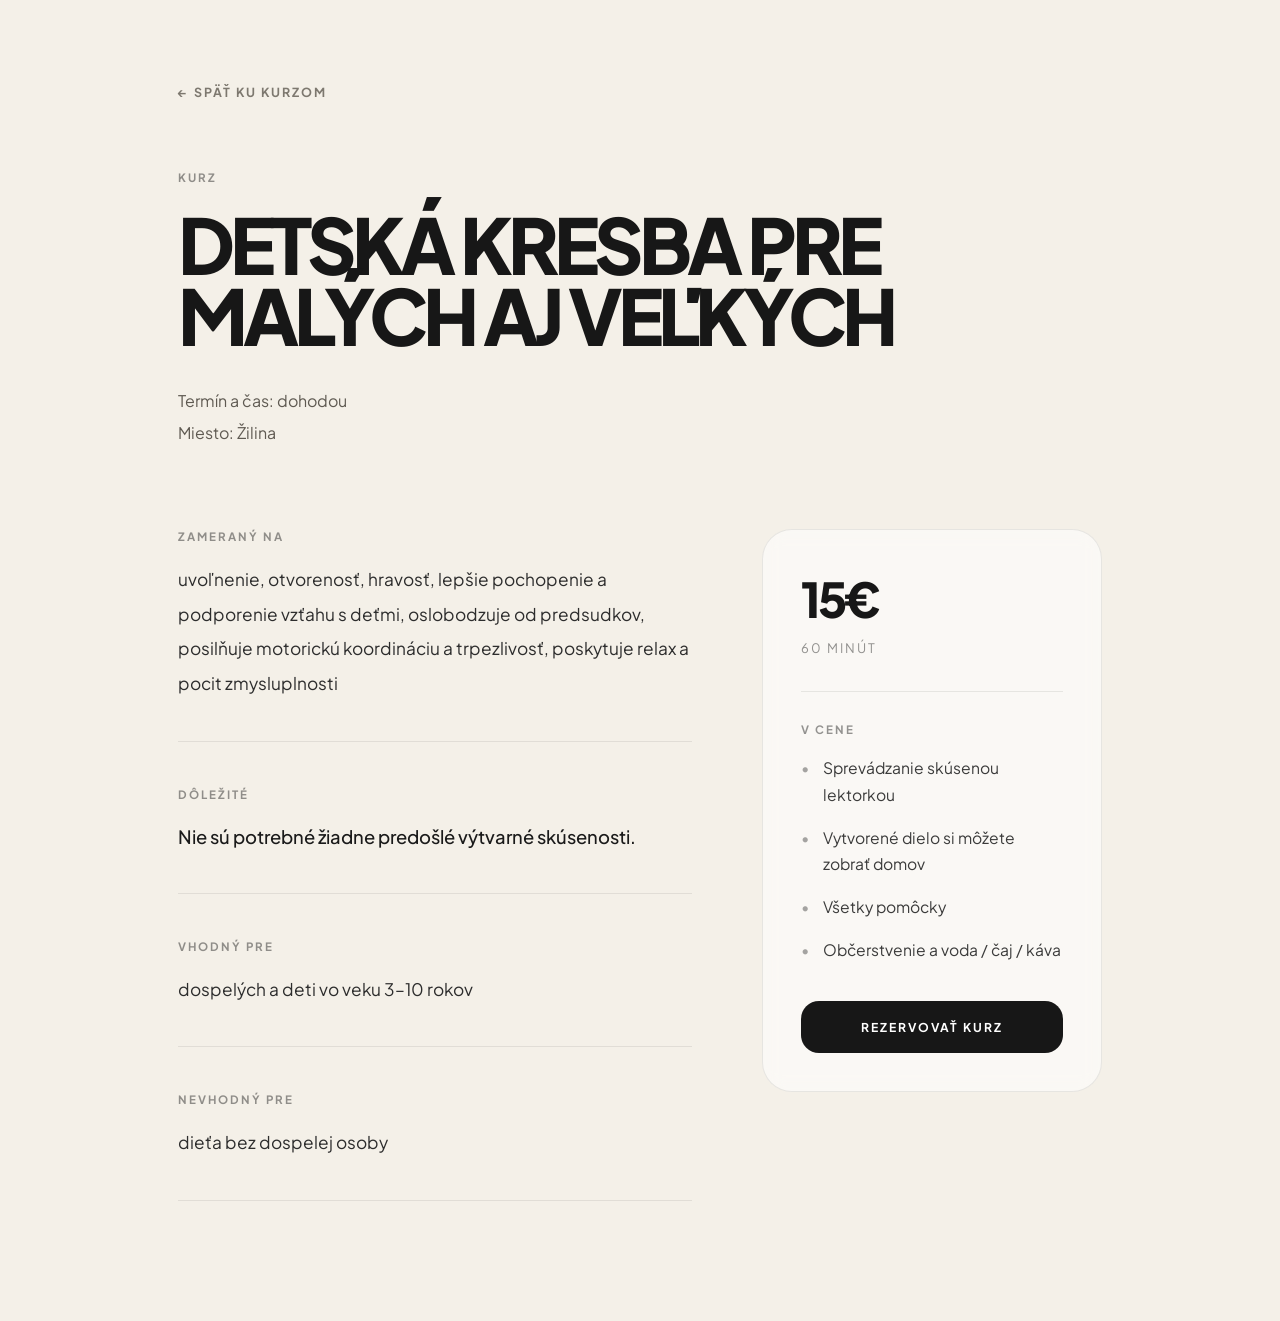
==== commit 1c88f182: "Update course details and fix gallery image references" ====
--- a/kurz-deti.html
+++ b/kurz-deti.html
@@ -264,8 +264,8 @@
 </h1>
 
 <div class="meta">
-sobota, nepravidelne alebo na objednávku<br><br>
-Art Studio Z, Žilina
+Termín a čas: dohodou<br>
+Miesto: Žilina
 </div>
 
 </div>
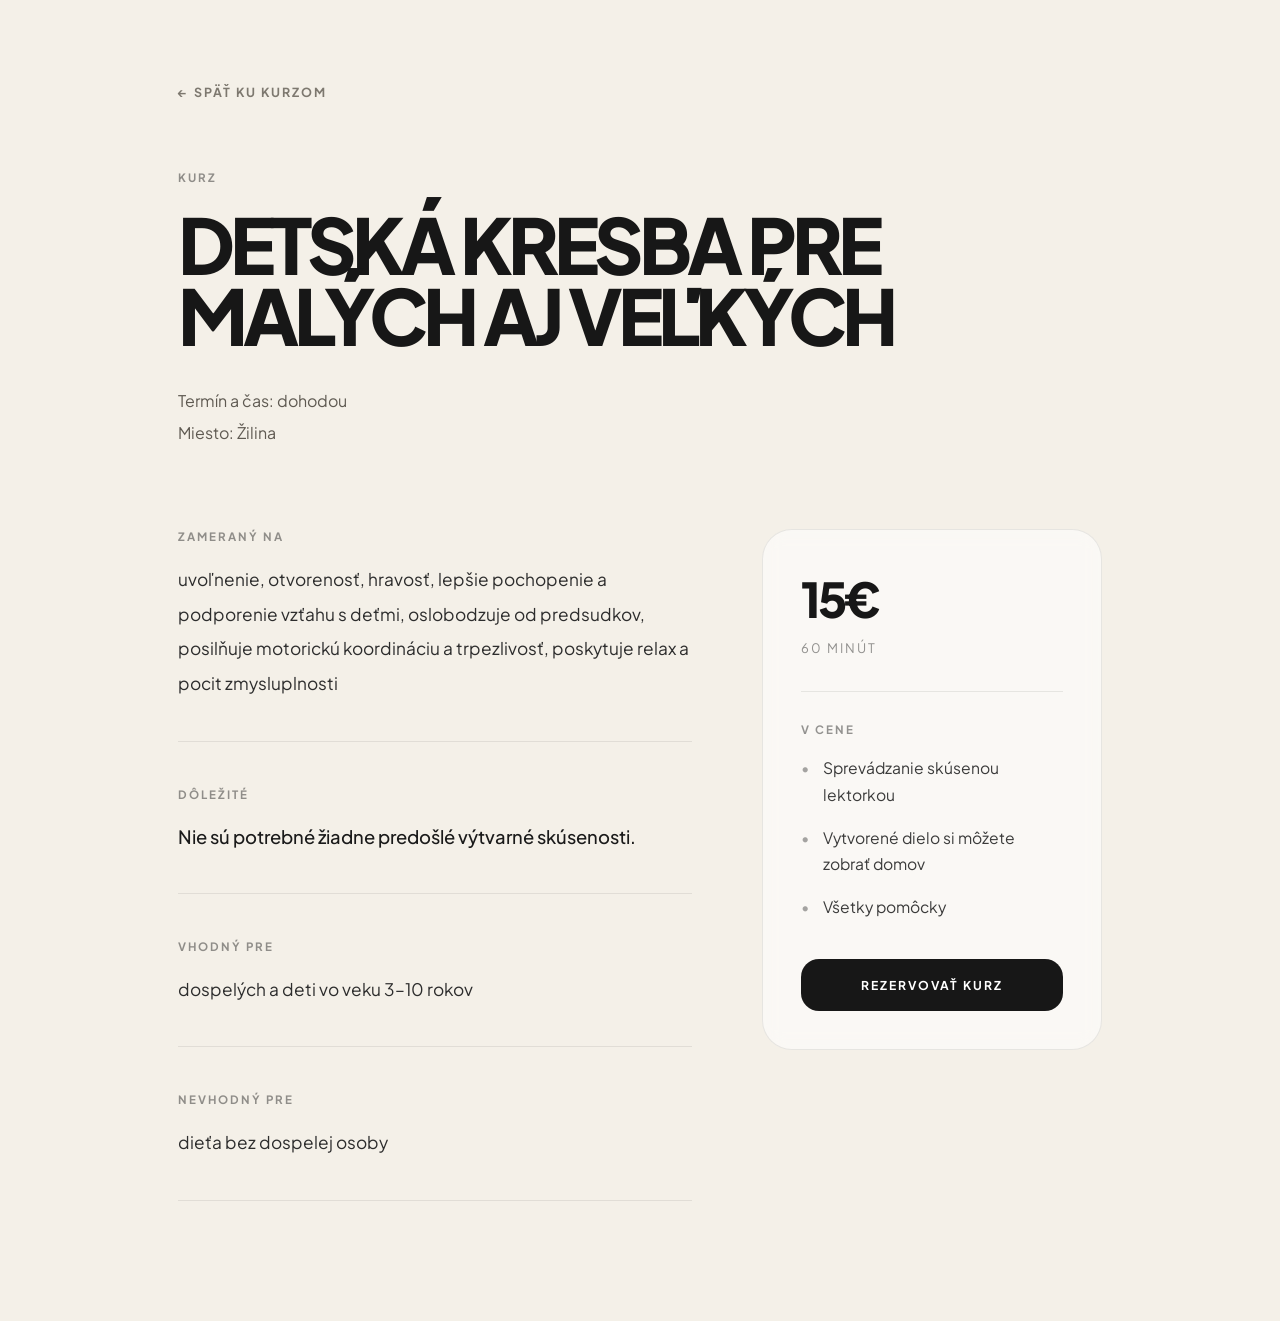
==== commit 0515d9ec: "Remove all refreshments and drinks from course packages" ====
--- a/kurz-deti.html
+++ b/kurz-deti.html
@@ -344,7 +344,6 @@
 <li>Sprevádzanie skúsenou lektorkou</li>
 <li>Vytvorené dielo si môžete zobrať domov</li>
 <li>Všetky pomôcky</li>
-<li>Občerstvenie a voda / čaj / káva</li>
 </ul>
 
 </div>
